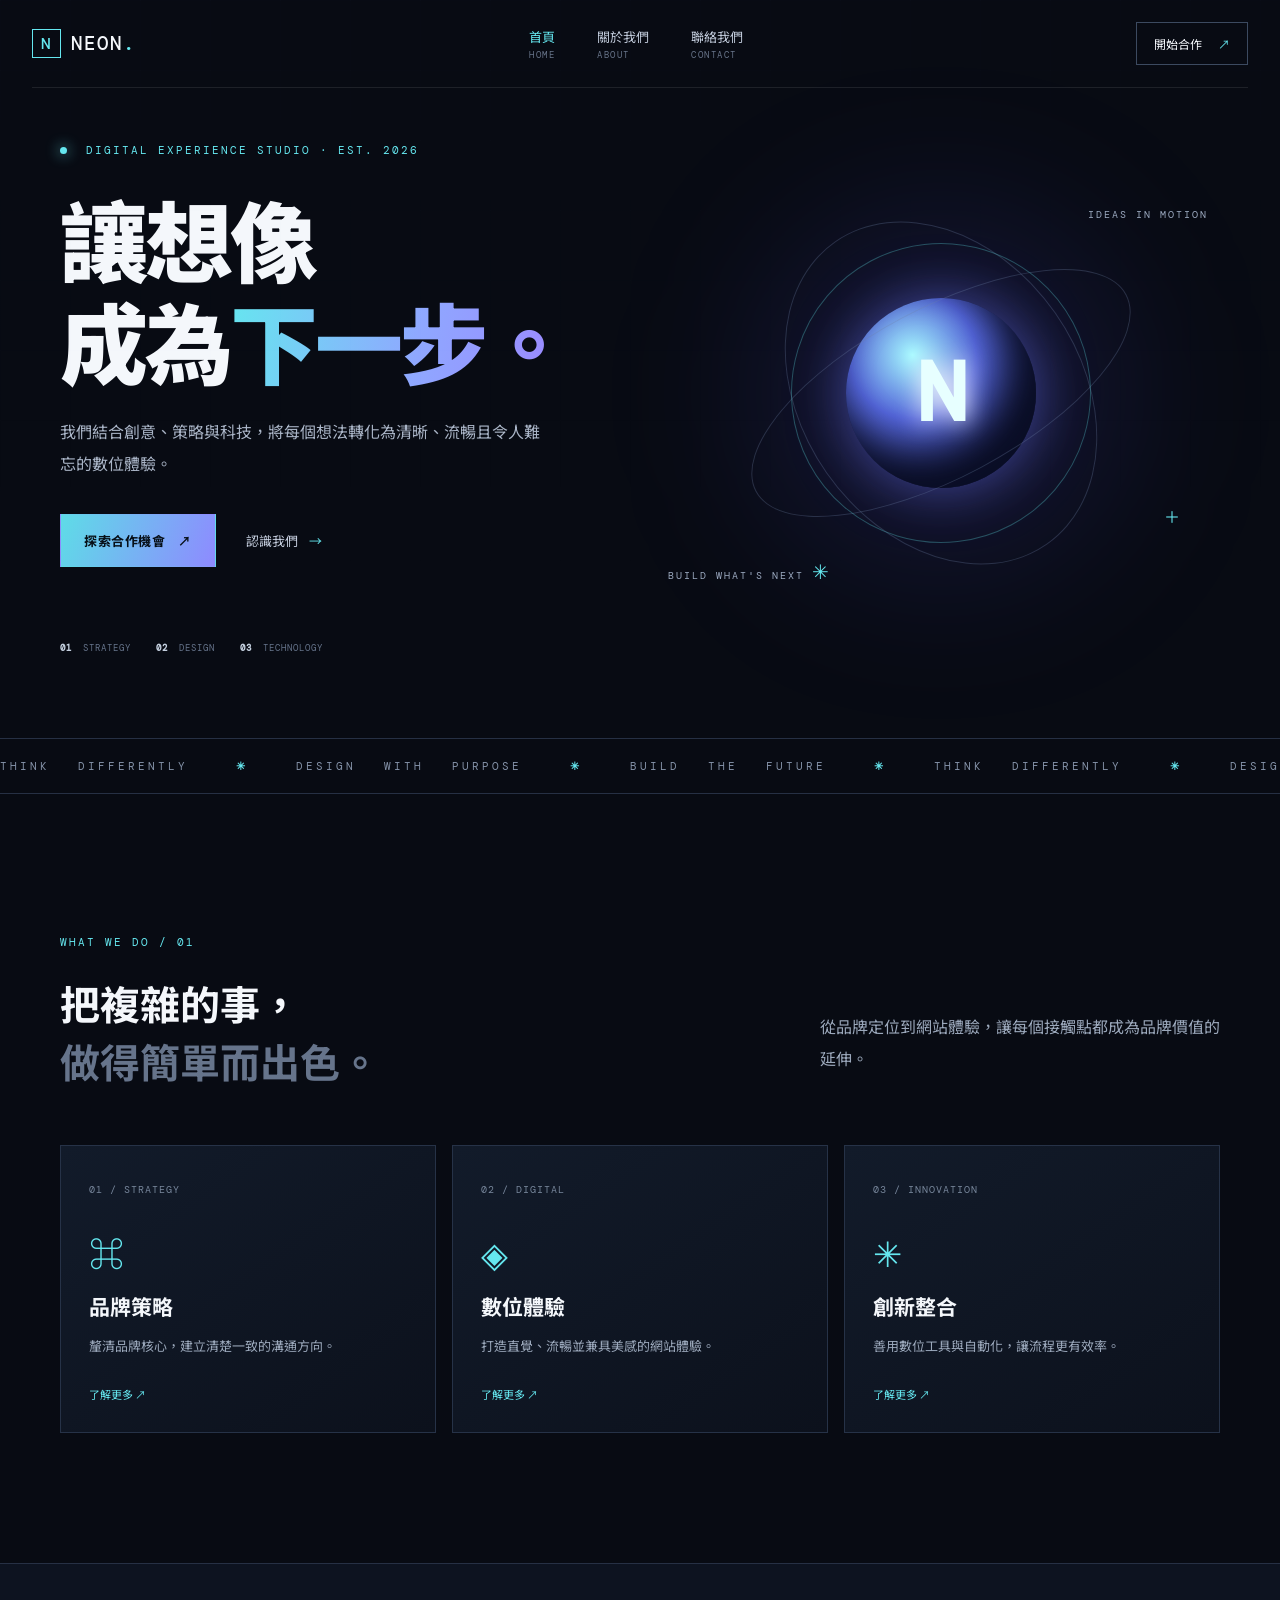
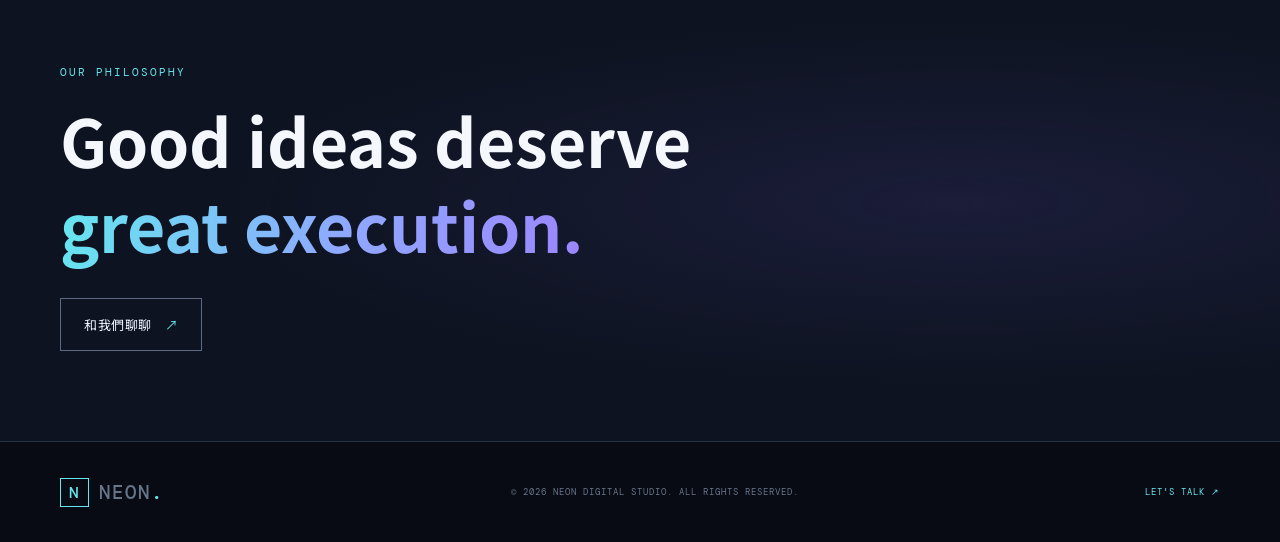
==== index.html @ eb6d6068 "Add files via upload" ====
<!DOCTYPE html>
<html lang="zh-Hant">
<head>
  <meta charset="UTF-8"><meta name="viewport" content="width=device-width, initial-scale=1">
  <meta name="description" content="以科技視野，打造更好的數位體驗。">
  <title>NEON / 數位創新工作室</title>
  <link rel="preconnect" href="https://fonts.googleapis.com">
  <link href="https://fonts.googleapis.com/css2?family=DM+Mono:wght@400;500&family=Noto+Sans+TC:wght@400;500;700;900&display=swap" rel="stylesheet">
  <link rel="stylesheet" href="style.css">
</head>
<body>
<header class="site-header"><a class="brand" href="index.html"><span class="brand-mark">N</span> NEON<span class="brand-dot">.</span></a>
  <button class="menu-toggle" aria-label="開啟選單">☰</button>
  <nav><a class="active" href="index.html">首頁 <small>HOME</small></a><a href="about.html">關於我們 <small>ABOUT</small></a><a href="contact.html">聯絡我們 <small>CONTACT</small></a></nav>
  <a class="header-cta" href="contact.html">開始合作 <span>↗</span></a>
</header>
<main>
<section class="hero wrap">
  <div class="hero-copy"><p class="eyebrow"><i></i> DIGITAL EXPERIENCE STUDIO · EST. 2026</p>
    <h1>讓想像<br>成為<span class="gradient-text">下一步。</span></h1>
    <p class="hero-desc">我們結合創意、策略與科技，將每個想法轉化為清晰、流暢且令人難忘的數位體驗。</p>
    <div class="hero-actions"><a class="button button-primary" href="contact.html">探索合作機會 <span>↗</span></a><a class="text-link" href="about.html">認識我們 <span>→</span></a></div>
    <div class="hero-meta"><span><b>01</b> STRATEGY</span><span><b>02</b> DESIGN</span><span><b>03</b> TECHNOLOGY</span></div>
  </div>
  <div class="hero-art" aria-label="抽象科技光環視覺"><div class="orbit orbit-one"></div><div class="orbit orbit-two"></div><div class="orbit orbit-three"></div><div class="core"><span>N</span></div><div class="art-label label-top">IDEAS IN MOTION</div><div class="art-label label-bottom">BUILD WHAT'S NEXT<span>✳</span></div><div class="crosshair">＋</div></div>
</section>
<section class="ticker"><div>THINK DIFFERENTLY <b>✳</b> DESIGN WITH PURPOSE <b>✳</b> BUILD THE FUTURE <b>✳</b> THINK DIFFERENTLY <b>✳</b> DESIGN WITH PURPOSE <b>✳</b></div></section>
<section class="section wrap"><div class="section-heading"><p class="eyebrow">WHAT WE DO / 01</p><h2>把複雜的事，<br><span class="muted">做得簡單而出色。</span></h2><p>從品牌定位到網站體驗，讓每個接觸點都成為品牌價值的延伸。</p></div>
  <div class="service-grid"><article class="service-card"><span class="card-no">01 / STRATEGY</span><div class="service-icon">⌘</div><h3>品牌策略</h3><p>釐清品牌核心，建立清楚一致的溝通方向。</p><a href="about.html">了解更多 ↗</a></article><article class="service-card"><span class="card-no">02 / DIGITAL</span><div class="service-icon">◈</div><h3>數位體驗</h3><p>打造直覺、流暢並兼具美感的網站體驗。</p><a href="about.html">了解更多 ↗</a></article><article class="service-card"><span class="card-no">03 / INNOVATION</span><div class="service-icon">✳</div><h3>創新整合</h3><p>善用數位工具與自動化，讓流程更有效率。</p><a href="about.html">了解更多 ↗</a></article></div>
</section>
<section class="statement"><div class="wrap statement-inner"><p class="eyebrow">OUR PHILOSOPHY</p><h2>Good ideas deserve<br><span class="gradient-text">great execution.</span></h2><a class="button button-outline" href="contact.html">和我們聊聊 <span>↗</span></a></div></section>
</main>
<footer class="footer wrap"><a class="brand" href="index.html"><span class="brand-mark">N</span> NEON<span class="brand-dot">.</span></a><span>© 2026 NEON DIGITAL STUDIO. ALL RIGHTS RESERVED.</span><a href="contact.html">LET'S TALK ↗</a></footer>
<script src="script.js"></script></body></html>
---- style.css ----
:root{--bg:#080b13;--panel:#101725;--line:#263044;--text:#f4f7fb;--muted:#9ba8bb;--cyan:#65e7ef;--violet:#9c85ff;--font:'Noto Sans TC',sans-serif}*{box-sizing:border-box}html{scroll-behavior:smooth}body{margin:0;background:var(--bg);color:var(--text);font-family:var(--font);overflow-x:hidden}body:before{content:"";position:fixed;inset:0;pointer-events:none;opacity:.16;background-image:linear-gradient(rgba(120,150,190,.08) 1px,transparent 1px),linear-gradient(90deg,rgba(120,150,190,.08) 1px,transparent 1px);background-size:70px 70px;mask-image:linear-gradient(to bottom,black,transparent 80%)}a{color:inherit;text-decoration:none}.wrap{width:min(1160px,calc(100% - 48px));margin:auto}.site-header{height:88px;display:flex;align-items:center;justify-content:space-between;width:min(1320px,calc(100% - 64px));margin:auto;border-bottom:1px solid rgba(255,255,255,.09);position:relative;z-index:5}.brand{font:500 19px 'DM Mono',monospace;letter-spacing:2px;display:flex;align-items:center;gap:10px}.brand-mark{width:29px;height:29px;border:1px solid var(--cyan);color:var(--cyan);display:grid;place-items:center;font-size:16px}.brand-dot{color:var(--cyan);margin-left:-10px}.site-header nav{display:flex;gap:42px}.site-header nav a{font-size:13px;color:#c0cada;transition:.2s}.site-header nav a:hover,.site-header nav a.active{color:var(--cyan)}.site-header nav small{display:block;font:9px 'DM Mono';letter-spacing:1.5px;color:#68758a;margin-top:3px}.header-cta{font-size:12px;border:1px solid #3c4a60;padding:12px 17px}.header-cta span,.button span{color:var(--cyan);margin-left:13px}.menu-toggle{display:none;background:none;color:white;border:0;font-size:23px}.hero{min-height:650px;display:grid;grid-template-columns:1fr 1fr;align-items:center;gap:45px;padding-top:30px;padding-bottom:70px}.eyebrow{font:11px 'DM Mono',monospace;letter-spacing:2px;color:var(--cyan)}.eyebrow i{display:inline-block;width:7px;height:7px;border-radius:50%;background:var(--cyan);box-shadow:0 0 14px var(--cyan);margin-right:10px}.hero h1,.page-hero h1{font-size:clamp(52px,7vw,88px);line-height:1.16;letter-spacing:-3px;margin:30px 0 24px;font-weight:900}.gradient-text{background:linear-gradient(100deg,var(--cyan),#8fa8ff 55%,var(--violet));-webkit-background-clip:text;background-clip:text;color:transparent}.hero-desc,.lead{font-size:16px;line-height:2;color:#aab5c7;max-width:490px}.hero-actions{display:flex;align-items:center;gap:30px;margin-top:35px}.button{display:inline-flex;align-items:center;justify-content:center;padding:16px 23px;font-size:13px;letter-spacing:.5px;border:1px solid transparent;cursor:pointer;font-family:var(--font);transition:.25s}.button-primary{background:linear-gradient(110deg,#5edce7,#8e8aff);color:#071018;font-weight:700}.button-primary span{color:#071018}.button-primary:hover{transform:translateY(-3px);box-shadow:0 10px 35px #5edce733}.text-link{font-size:13px;color:#c5cede}.text-link span{color:var(--cyan);margin-left:8px}.hero-meta{display:flex;gap:25px;margin-top:75px;color:#66748b;font:9px 'DM Mono';letter-spacing:1px}.hero-meta b{color:#c4d0df;margin-right:5px}.hero-art{height:480px;position:relative;display:grid;place-items:center;isolation:isolate}.hero-art:before{content:"";position:absolute;width:330px;height:330px;border-radius:50%;background:#6255ff2b;filter:blur(85px);z-index:-1}.orbit{position:absolute;border:1px solid #6d83a54d;border-radius:50%;transform:rotate(-28deg)}.orbit-one{width:420px;height:170px}.orbit-two{width:370px;height:280px;transform:rotate(55deg)}.orbit-three{width:300px;height:300px;border-color:#63e5e94d}.core{width:190px;height:190px;border-radius:50%;display:grid;place-items:center;background:radial-gradient(circle at 35% 30%,#a6faff,#5365d9 35%,#171b43 70%);box-shadow:0 0 55px #6e7aff88,inset -20px -25px 40px #090d24}.core span{font:900 82px 'DM Mono';color:#e7ffff;text-shadow:0 0 25px #fff}.art-label{position:absolute;font:10px 'DM Mono';letter-spacing:2px;color:#9ba9c0}.label-top{top:55px;right:12px}.label-bottom{bottom:48px;left:5px}.label-bottom span{color:var(--cyan);font-size:20px;margin-left:8px}.crosshair{position:absolute;right:40px;bottom:105px;color:var(--cyan)}.ticker{border-top:1px solid var(--line);border-bottom:1px solid var(--line);overflow:hidden;white-space:nowrap;padding:20px 0;color:#8492a8;font:11px 'DM Mono';letter-spacing:3px}.ticker div{word-spacing:18px}.ticker b{color:var(--cyan);margin:0 20px}.section{padding-top:130px;padding-bottom:130px}.section-heading{display:grid;grid-template-columns:1fr 1fr;align-items:end;margin-bottom:55px}.section-heading .eyebrow{grid-column:1/-1}.section-heading h2,.about-copy h2,.contact-info h2,.values h2{font-size:40px;line-height:1.45;margin:14px 0 0}.muted{color:#66748b}.section-heading>p:last-child{color:var(--muted);line-height:2;max-width:400px;justify-self:end}.service-grid{display:grid;grid-template-columns:repeat(3,1fr);gap:16px}.service-card{background:linear-gradient(145deg,#121b2a,#0c111c);border:1px solid #263247;padding:28px;min-height:275px;position:relative;transition:.25s}.service-card:hover{border-color:#65e7ef88;transform:translateY(-5px)}.card-no{font:10px 'DM Mono';letter-spacing:1px;color:#77869b}.service-icon{font-size:35px;color:var(--cyan);margin-top:28px}.service-card h3{font-size:21px;margin:14px 0 8px}.service-card p{color:#9ba8bb;font-size:13px;line-height:1.9}.service-card a{display:inline-block;color:var(--cyan);font-size:11px;margin-top:14px}.statement{background:radial-gradient(ellipse at 75% 50%,#37316b55,transparent 55%),#0d1320;border-top:1px solid #263044;border-bottom:1px solid #263044;padding:90px 0}.statement-inner{position:relative}.statement h2{font-size:clamp(40px,6vw,66px);line-height:1.3;margin:18px 0 30px}.button-outline{border-color:#5c6b81;color:#eef4ff}.button-outline:hover{border-color:var(--cyan)}.footer{min-height:100px;display:flex;align-items:center;justify-content:space-between;color:#68768b;font:9px 'DM Mono';letter-spacing:1px}.footer>a:last-child{color:var(--cyan)}.page-hero{padding-top:100px;padding-bottom:75px}.page-hero h1{font-size:clamp(48px,6vw,76px);margin:25px 0}.page-hero .lead{max-width:650px}.about-visual{display:grid;grid-template-columns:1.1fr .9fr;gap:80px;align-items:center;padding:30px 0 120px}.visual-panel{height:390px;position:relative;overflow:hidden;background:linear-gradient(140deg,#151d36,#0a101b);border:1px solid #2c3a54}.visual-grid{position:absolute;inset:0;background-image:linear-gradient(#6d85a522 1px,transparent 1px),linear-gradient(90deg,#6d85a522 1px,transparent 1px);background-size:35px 35px;transform:perspective(500px) rotateX(28deg) scale(1.4)}.visual-orb{position:absolute;width:220px;height:220px;left:50%;top:48%;transform:translate(-50%,-50%);border-radius:50%;background:radial-gradient(circle at 35% 30%,#b4ffff,#5b69d7 42%,#151a40 72%);box-shadow:0 0 70px #5d6dff88}.visual-caption{position:absolute;bottom:20px;left:22px;font:10px 'DM Mono';letter-spacing:2px;color:#b6c5d8}.about-copy p:not(.eyebrow){font-size:14px;line-height:2.1;color:#a6b2c4}.values{padding-bottom:120px}.values h2{margin-bottom:35px}.value-list{border-top:1px solid var(--line)}.value-list>div{display:grid;grid-template-columns:100px 1fr 1.2fr;align-items:center;padding:25px 0;border-bottom:1px solid var(--line)}.value-list b{font:13px 'DM Mono';color:var(--cyan)}.value-list h3{font-size:18px}.value-list p{font-size:13px;color:var(--muted)}.contact-hero{padding-bottom:50px}.contact-layout{display:grid;grid-template-columns:.8fr 1.2fr;gap:90px;padding-bottom:120px}.contact-info{position:relative;overflow:hidden}.contact-info h2{font-size:32px;margin:20px 0}.contact-info>p:not(.eyebrow){font-size:13px;color:var(--muted);line-height:2}.info-line{border-top:1px solid var(--line);padding:18px 0;display:flex;flex-direction:column;gap:7px;margin-top:12px}.info-line span{font:9px 'DM Mono';letter-spacing:2px;color:#77869b}.info-line b{font-size:13px;font-weight:500}.contact-decoration{font:900 180px 'DM Mono';color:#17243a;position:absolute;bottom:-80px;right:0;z-index:-1}.contact-decoration span{font-size:35px;color:#5ee5ed}.contact-form{background:linear-gradient(145deg,#121b2a,#0c111c);border:1px solid #29364b;padding:36px}.form-top{display:flex;justify-content:space-between;color:var(--cyan);font:10px 'DM Mono';letter-spacing:1.5px;padding-bottom:25px;border-bottom:1px solid var(--line);margin-bottom:25px}.form-top span:last-child{color:#718098}.contact-form label{display:block;font-size:13px;margin:20px 0;color:#e7edf7}.contact-form label em{font:9px 'DM Mono';font-style:normal;letter-spacing:1px;color:#74839a;margin-left:8px}.contact-form input:not([type=checkbox]),.contact-form select,.contact-form textarea{display:block;width:100%;margin-top:10px;background:#0a111d;border:1px solid #2a374c;padding:14px;color:#f4f7fb;font:13px var(--font);outline:none;border-radius:0}.contact-form input:focus,.contact-form select:focus,.contact-form textarea:focus{border-color:var(--cyan)}.contact-form input::placeholder,.contact-form textarea::placeholder{color:#56647a}.contact-form select{color:#aab5c7}.contact-form textarea{resize:vertical}.contact-form .consent{display:flex;align-items:center;gap:10px;color:#9ba8bb;font-size:11px}.consent input{accent-color:var(--cyan)}.submit-button{width:100%;border:0}.form-status{font-size:12px;line-height:1.8;color:var(--cyan);min-height:20px}.form-note{font-size:10px;color:#69778d;line-height:1.8}@media(max-width:800px){.site-header{width:calc(100% - 36px);height:72px}.menu-toggle{display:block}.site-header nav{display:none;position:absolute;top:72px;left:0;right:0;background:#101725;padding:20px;flex-direction:column;gap:20px;border:1px solid var(--line)}.site-header nav.open{display:flex}.header-cta{display:none}.hero{grid-template-columns:1fr;padding-top:75px;gap:10px}.hero-art{height:360px;grid-row:1}.hero-copy{grid-row:2}.hero h1{font-size:58px}.hero-meta{margin-top:45px;gap:14px}.section-heading{display:block}.section-heading>p:last-child{margin-top:20px}.service-grid{grid-template-columns:1fr}.about-visual,.contact-layout{grid-template-columns:1fr;gap:45px}.about-visual{padding-bottom:80px}.visual-panel{height:300px}.contact-layout{padding-bottom:80px}.value-list>div{grid-template-columns:45px 1fr}.value-list p{grid-column:2;margin-top:0}.footer{padding:25px 0;gap:15px;flex-wrap:wrap}.footer>span{order:3;width:100%}.page-hero{padding-top:70px}.contact-form{padding:24px}.section{padding-top:85px;padding-bottom:85px}}
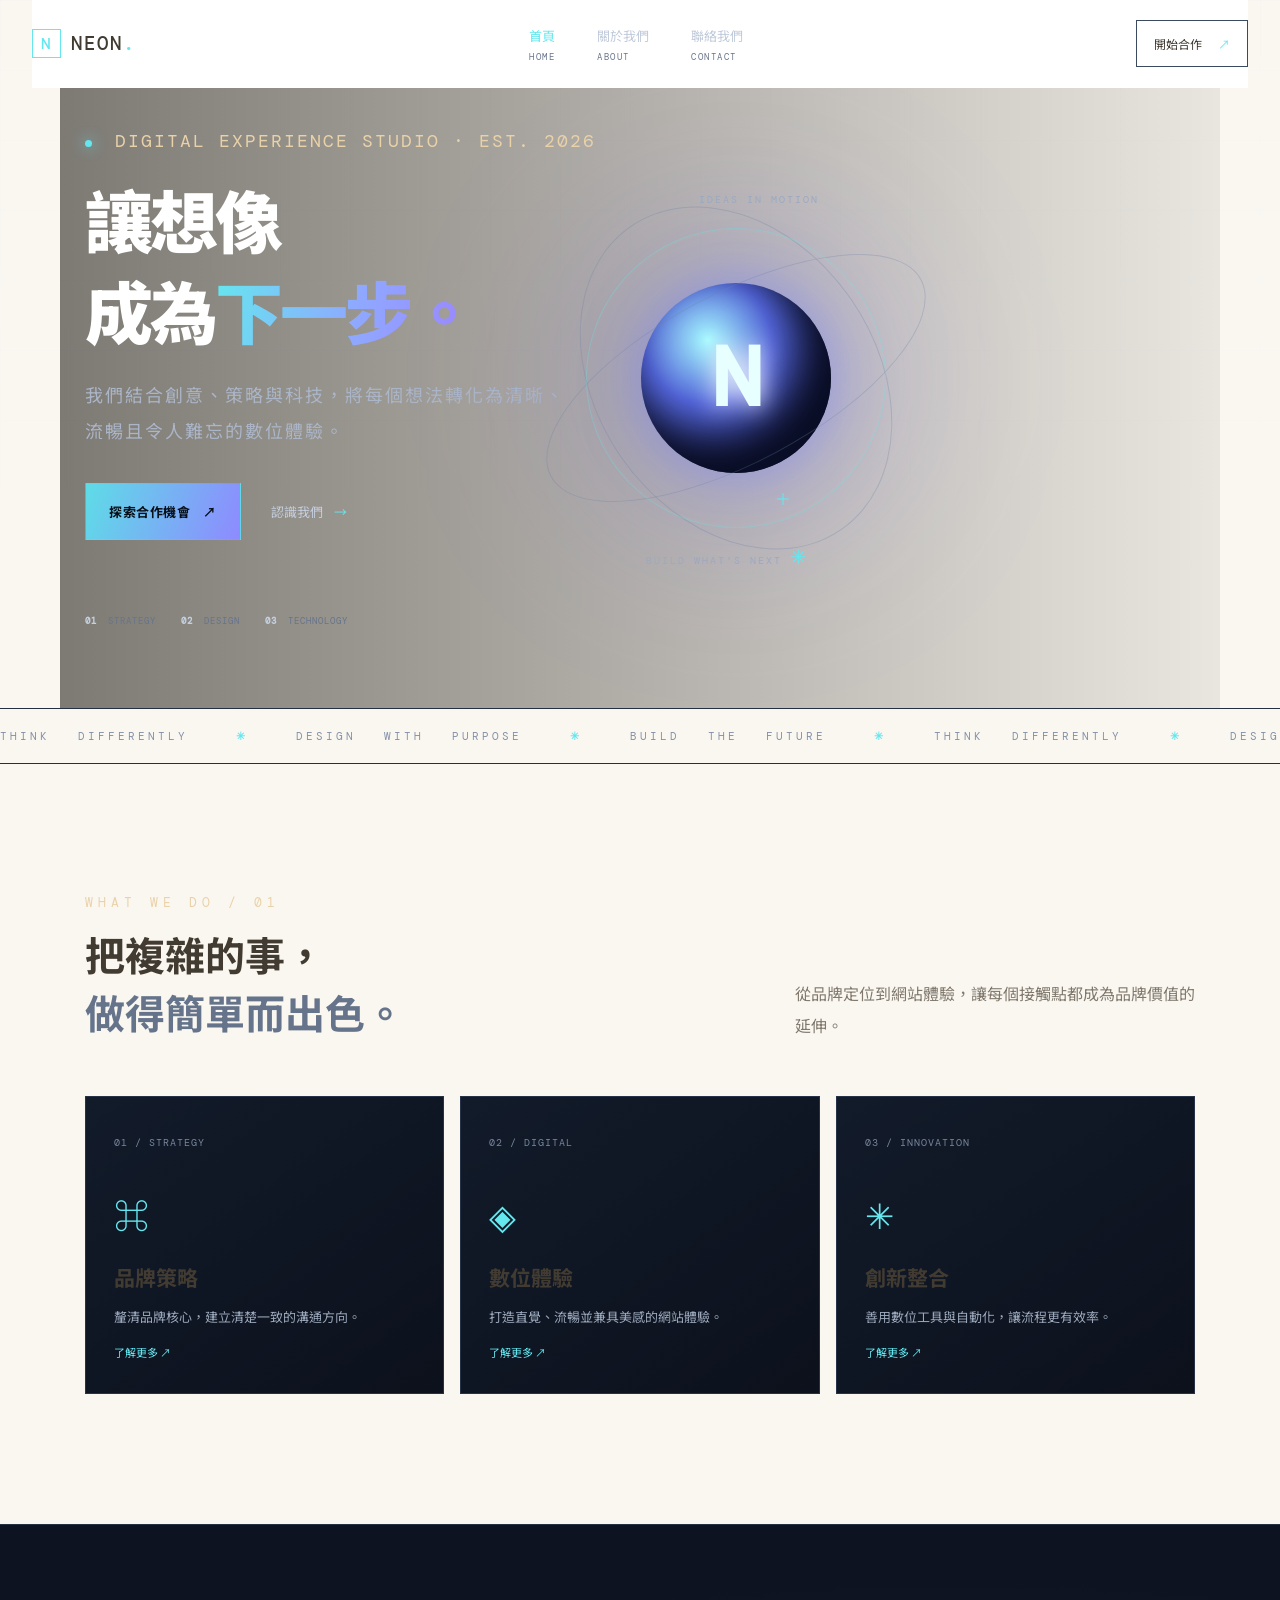
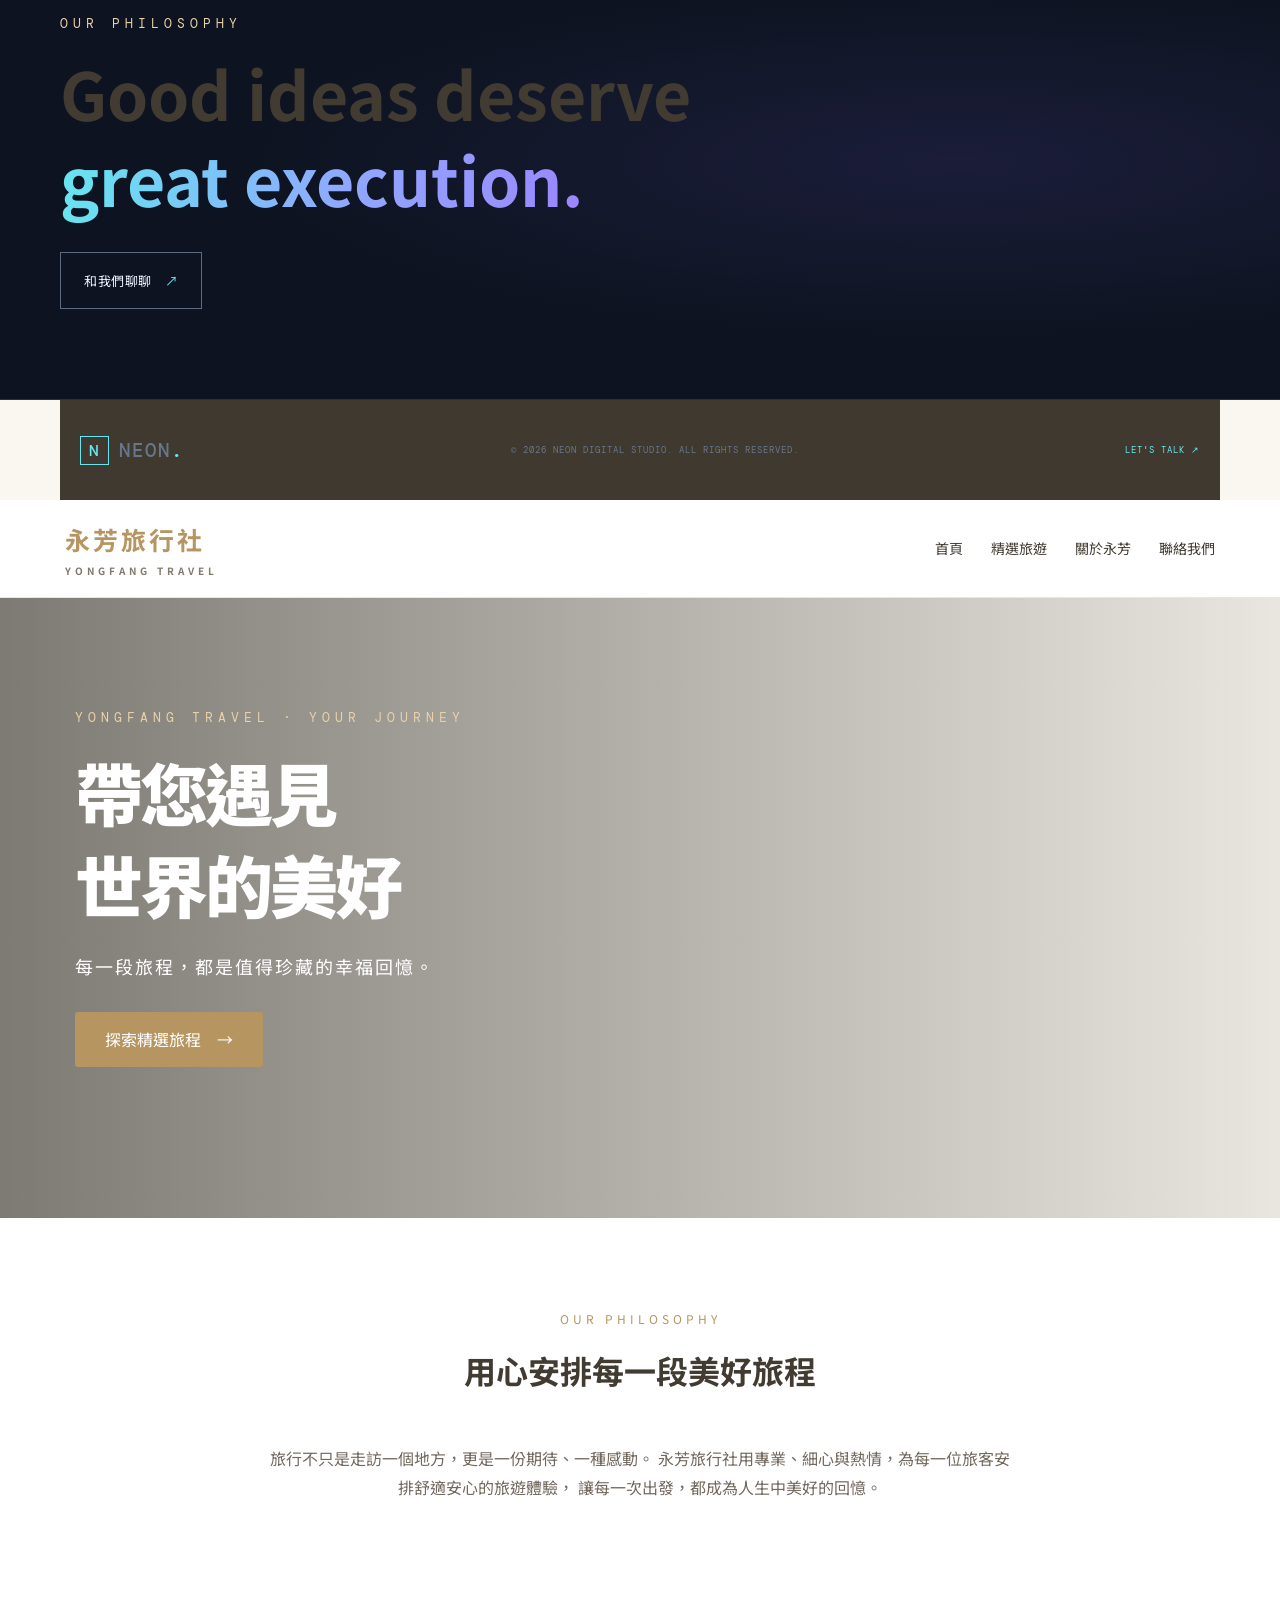
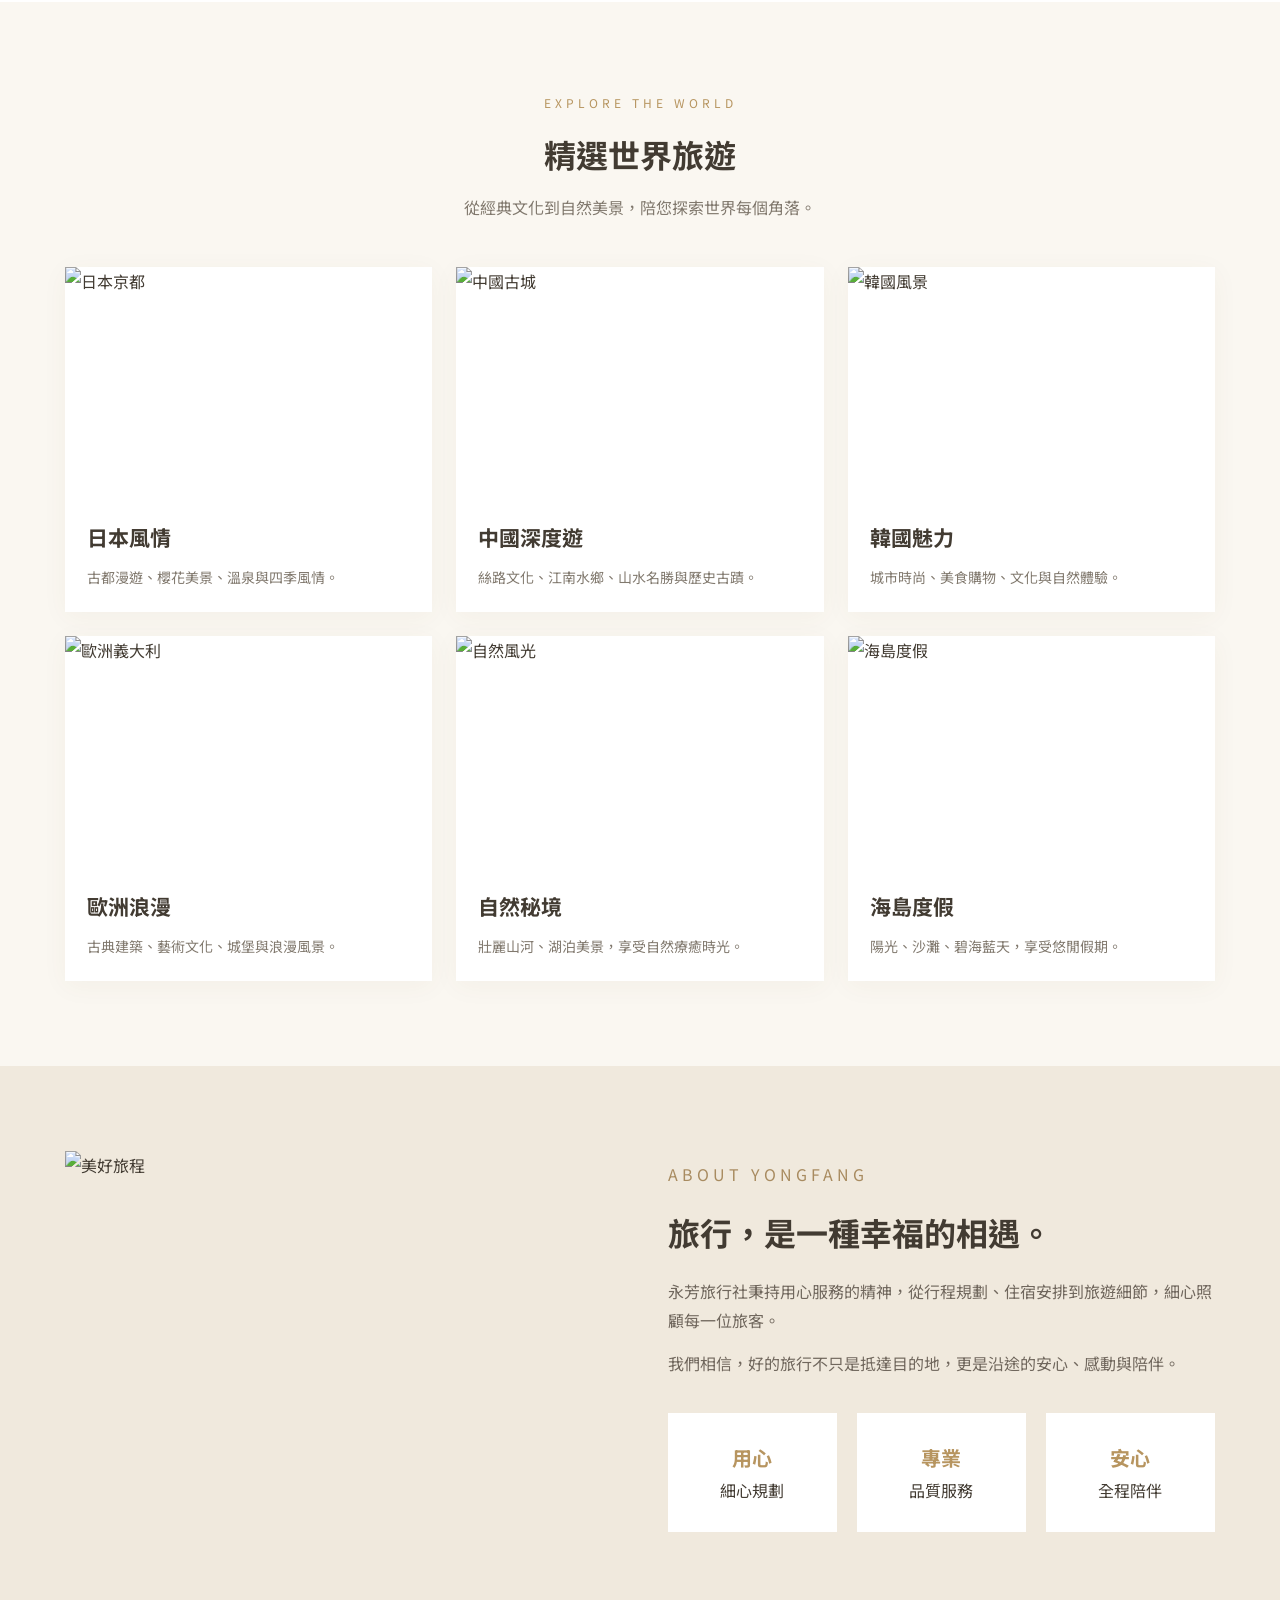
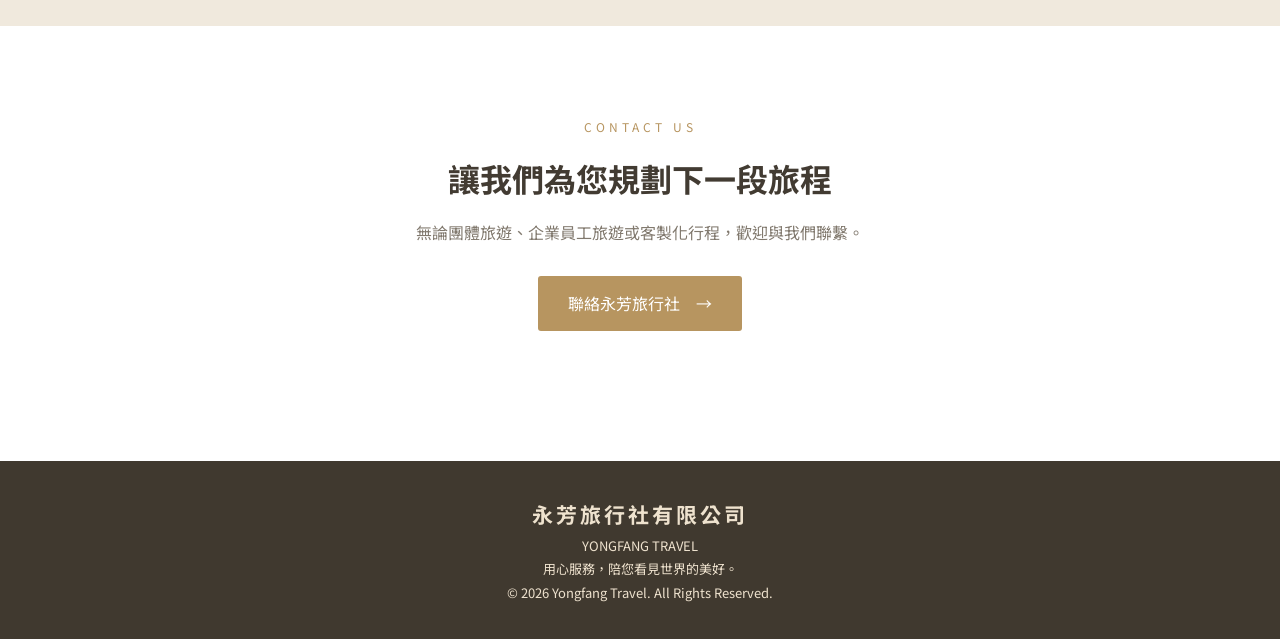
==== commit 54ddb06a: "Update index.html" ====
--- a/index.html
+++ b/index.html
@@ -31,4 +31,422 @@
 <section class="statement"><div class="wrap statement-inner"><p class="eyebrow">OUR PHILOSOPHY</p><h2>Good ideas deserve<br><span class="gradient-text">great execution.</span></h2><a class="button button-outline" href="contact.html">和我們聊聊 <span>↗</span></a></div></section>
 </main>
 <footer class="footer wrap"><a class="brand" href="index.html"><span class="brand-mark">N</span> NEON<span class="brand-dot">.</span></a><span>© 2026 NEON DIGITAL STUDIO. ALL RIGHTS RESERVED.</span><a href="contact.html">LET'S TALK ↗</a></footer>
-<script src="script.js"></script></body></html>+<script src="script.js"></script></body></html>
+
+<!DOCTYPE html>
+
+<html lang="zh-Hant">
+
+<head>
+
+<meta charset="UTF-8">
+
+<meta name="viewport" content="width=device-width, initial-scale=1.0">
+
+<title>永芳旅行社｜帶您遇見世界的美好</title>
+
+<meta name="description" content="永芳旅行社，為您規劃溫馨、安心、高品質的世界旅遊。">
+
+<style>
+
+:root {
+
+  --gold:#b79560;
+
+  --dark:#423b32;
+
+  --cream:#faf7f1;
+
+  --white:#ffffff;
+
+  --muted:#81796e;
+
+}
+
+* {box-sizing:border-box;margin:0;padding:0}
+
+html {scroll-behavior:smooth}
+
+body {
+
+  font-family:"Noto Sans TC","Microsoft JhengHei",sans-serif;
+
+  background:var(--cream);
+
+  color:var(--dark);
+
+  line-height:1.8;
+
+}
+
+a {text-decoration:none;color:inherit}
+
+header {
+
+  background:rgba(255,255,255,.96);
+
+  position:sticky;top:0;z-index:10;
+
+  border-bottom:1px solid #eee5d8;
+
+}
+
+.nav {
+
+  max-width:1200px;margin:auto;padding:17px 25px;
+
+  display:flex;justify-content:space-between;
+
+  align-items:center;gap:20px;
+
+}
+
+.logo {font-size:25px;font-weight:700;letter-spacing:3px;color:var(--gold)}
+
+.logo small {display:block;font-size:10px;letter-spacing:4px;color:var(--muted)}
+
+.links {display:flex;gap:28px;font-size:14px}
+
+.links a:hover {color:var(--gold)}
+
+.hero {
+
+  min-height:620px;
+
+  background:linear-gradient(90deg,rgba(35,31,25,.58),rgba(35,31,25,.08)),
+
+  url("https://images.unsplash.com/photo-1470770841072-f978cf4d019e?w=1800") center/cover;
+
+  display:flex;align-items:center;color:white;
+
+}
+
+.hero-inner {max-width:1200px;width:100%;margin:auto;padding:70px 35px}
+
+.eyebrow {letter-spacing:5px;color:#ead2a8;font-size:13px}
+
+.hero h1 {font-size:clamp(38px,6vw,68px);line-height:1.35;margin:20px 0}
+
+.hero p {font-size:18px;letter-spacing:2px}
+
+.btn {
+
+  display:inline-block;padding:13px 30px;
+
+  background:var(--gold);color:white;
+
+  border-radius:3px;margin-top:30px;
+
+  transition:.3s;
+
+}
+
+.btn:hover {background:#8f7045;transform:translateY(-2px)}
+
+section {padding:85px 25px}
+
+.container {max-width:1150px;margin:auto}
+
+.heading {text-align:center;margin-bottom:45px}
+
+.heading span {color:var(--gold);letter-spacing:4px;font-size:12px}
+
+.heading h2 {font-size:32px;margin:10px 0}
+
+.heading p {color:var(--muted)}
+
+.intro {text-align:center;background:#fff}
+
+.intro p {max-width:750px;margin:15px auto;color:#72695f}
+
+.destinations {
+
+  display:grid;grid-template-columns:repeat(3,1fr);gap:24px;
+
+}
+
+.destination {
+
+  background:white;overflow:hidden;
+
+  box-shadow:0 5px 25px #6b57300c;
+
+}
+
+.destination img {width:100%;height:230px;object-fit:cover;display:block}
+
+.destination div {padding:22px}
+
+.destination h3 {font-size:21px;margin-bottom:8px}
+
+.destination p {color:var(--muted);font-size:14px}
+
+.about {background:#f0e9dd}
+
+.about-inner {
+
+  display:grid;grid-template-columns:1fr 1fr;
+
+  align-items:center;gap:55px;
+
+}
+
+.about img {width:100%;height:390px;object-fit:cover}
+
+.about h2 {font-size:32px;margin:15px 0}
+
+.about p {color:#70675d;margin-bottom:15px}
+
+.features {
+
+  display:grid;grid-template-columns:repeat(3,1fr);
+
+  gap:20px;margin-top:35px;text-align:center;
+
+}
+
+.feature {background:white;padding:27px 12px}
+
+.feature strong {display:block;color:var(--gold);font-size:20px}
+
+.contact {text-align:center;background:#fff}
+
+.contact p {color:var(--muted)}
+
+footer {
+
+  text-align:center;background:#40392f;color:#eee2ce;
+
+  padding:35px 20px;font-size:13px;
+
+}
+
+footer strong {font-size:21px;letter-spacing:3px}
+
+@media(max-width:750px) {
+
+  .links {gap:12px;font-size:12px;flex-wrap:wrap;justify-content:flex-end}
+
+  .logo {font-size:19px}
+
+  .destinations {grid-template-columns:1fr}
+
+  .about-inner {grid-template-columns:1fr}
+
+  .features {grid-template-columns:1fr}
+
+  .hero {min-height:520px}
+
+  section {padding:60px 20px}
+
+}
+
+</style>
+
+</head>
+
+<body>
+
+<header>
+
+<nav class="nav">
+
+<a class="logo" href="#">永芳旅行社
+
+<small>YONGFANG TRAVEL</small></a>
+
+<div class="links">
+
+<a href="#home">首頁</a>
+
+<a href="#destination">精選旅遊</a>
+
+<a href="#about">關於永芳</a>
+
+<a href="#contact">聯絡我們</a>
+
+</div>
+
+</nav>
+
+</header>
+
+<main>
+
+<section class="hero" id="home">
+
+<div class="hero-inner">
+
+<div class="eyebrow">YONGFANG TRAVEL · YOUR JOURNEY</div>
+
+<h1>帶您遇見<br>世界的美好</h1>
+
+<p>每一段旅程，都是值得珍藏的幸福回憶。</p>
+
+<a class="btn" href="#destination">探索精選旅程　→</a>
+
+</div>
+
+</section>
+
+<section class="intro">
+
+<div class="container">
+
+<div class="heading">
+
+<span>OUR PHILOSOPHY</span>
+
+<h2>用心安排每一段美好旅程</h2>
+
+</div>
+
+<p>旅行不只是走訪一個地方，更是一份期待、一種感動。
+
+永芳旅行社用專業、細心與熱情，為每一位旅客安排舒適安心的旅遊體驗，
+
+讓每一次出發，都成為人生中美好的回憶。</p>
+
+</div>
+
+</section>
+
+<section id="destination">
+
+<div class="container">
+
+<div class="heading">
+
+<span>EXPLORE THE WORLD</span>
+
+<h2>精選世界旅遊</h2>
+
+<p>從經典文化到自然美景，陪您探索世界每個角落。</p>
+
+</div>
+
+<div class="destinations">
+
+<article class="destination">
+
+<img src="https://images.unsplash.com/photo-1493976040374-85c8e12f0c0e?w=800" alt="日本京都">
+
+<div><h3>日本風情</h3><p>古都漫遊、櫻花美景、溫泉與四季風情。</p></div>
+
+</article>
+
+<article class="destination">
+
+<img src="https://images.unsplash.com/photo-1508804185872-d7badad00f7d?w=800" alt="中國古城">
+
+<div><h3>中國深度遊</h3><p>絲路文化、江南水鄉、山水名勝與歷史古蹟。</p></div>
+
+</article>
+
+<article class="destination">
+
+<img src="https://images.unsplash.com/photo-1538485399081-7191377e8241?w=800" alt="韓國風景">
+
+<div><h3>韓國魅力</h3><p>城市時尚、美食購物、文化與自然體驗。</p></div>
+
+</article>
+
+<article class="destination">
+
+<img src="https://images.unsplash.com/photo-1516483638261-f4dbaf036963?w=800" alt="歐洲義大利">
+
+<div><h3>歐洲浪漫</h3><p>古典建築、藝術文化、城堡與浪漫風景。</p></div>
+
+</article>
+
+<article class="destination">
+
+<img src="https://images.unsplash.com/photo-1500530855697-b586d89ba3ee?w=800" alt="自然風光">
+
+<div><h3>自然秘境</h3><p>壯麗山河、湖泊美景，享受自然療癒時光。</p></div>
+
+</article>
+
+<article class="destination">
+
+<img src="https://images.unsplash.com/photo-1507525428034-b723cf961d3e?w=800" alt="海島度假">
+
+<div><h3>海島度假</h3><p>陽光、沙灘、碧海藍天，享受悠閒假期。</p></div>
+
+</article>
+
+</div>
+
+</div>
+
+</section>
+
+<section class="about" id="about">
+
+<div class="container about-inner">
+
+<img src="https://images.unsplash.com/photo-1476514525535-07fb3b4ae5f1?w=1000" alt="美好旅程">
+
+<div>
+
+<span style="color:#a88b60;letter-spacing:4px">ABOUT YONGFANG</span>
+
+<h2>旅行，是一種幸福的相遇。</h2>
+
+<p>永芳旅行社秉持用心服務的精神，從行程規劃、住宿安排到旅遊細節，細心照顧每一位旅客。</p>
+
+<p>我們相信，好的旅行不只是抵達目的地，更是沿途的安心、感動與陪伴。</p>
+
+<div class="features">
+
+<div class="feature"><strong>用心</strong>細心規劃</div>
+
+<div class="feature"><strong>專業</strong>品質服務</div>
+
+<div class="feature"><strong>安心</strong>全程陪伴</div>
+
+</div>
+
+</div>
+
+</div>
+
+</section>
+
+<section class="contact" id="contact">
+
+<div class="container">
+
+<div class="heading">
+
+<span>CONTACT US</span>
+
+<h2>讓我們為您規劃下一段旅程</h2>
+
+<p>無論團體旅遊、企業員工旅遊或客製化行程，歡迎與我們聯繫。</p>
+
+<a class="btn" href="mailto:service@yongfangtravel.com">聯絡永芳旅行社　→</a>
+
+</div>
+
+</div>
+
+</section>
+
+</main>
+
+<footer>
+
+<strong>永芳旅行社有限公司</strong>
+
+<p>YONGFANG TRAVEL</p>
+
+<p>用心服務，陪您看見世界的美好。</p>
+
+<p>© 2026 Yongfang Travel. All Rights Reserved.</p>
+
+</footer>
+
+</body>
+
+</html>
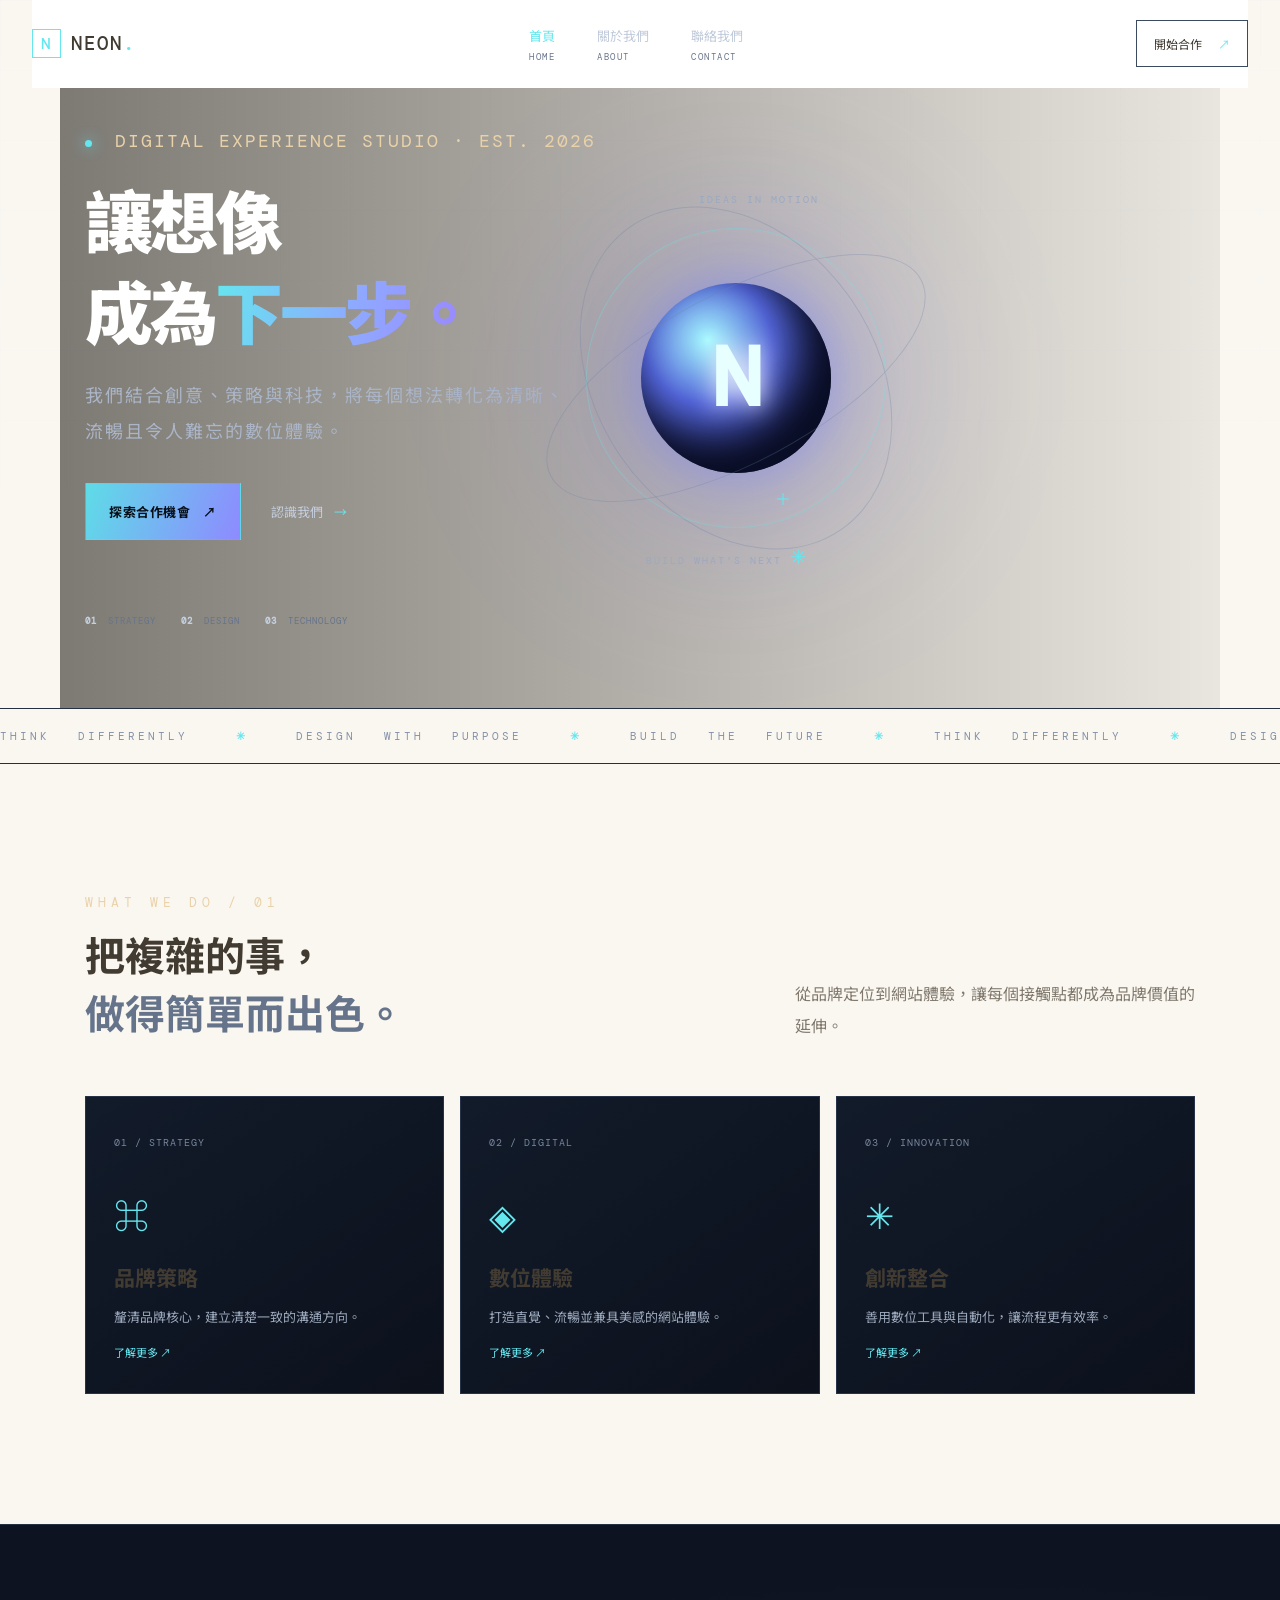
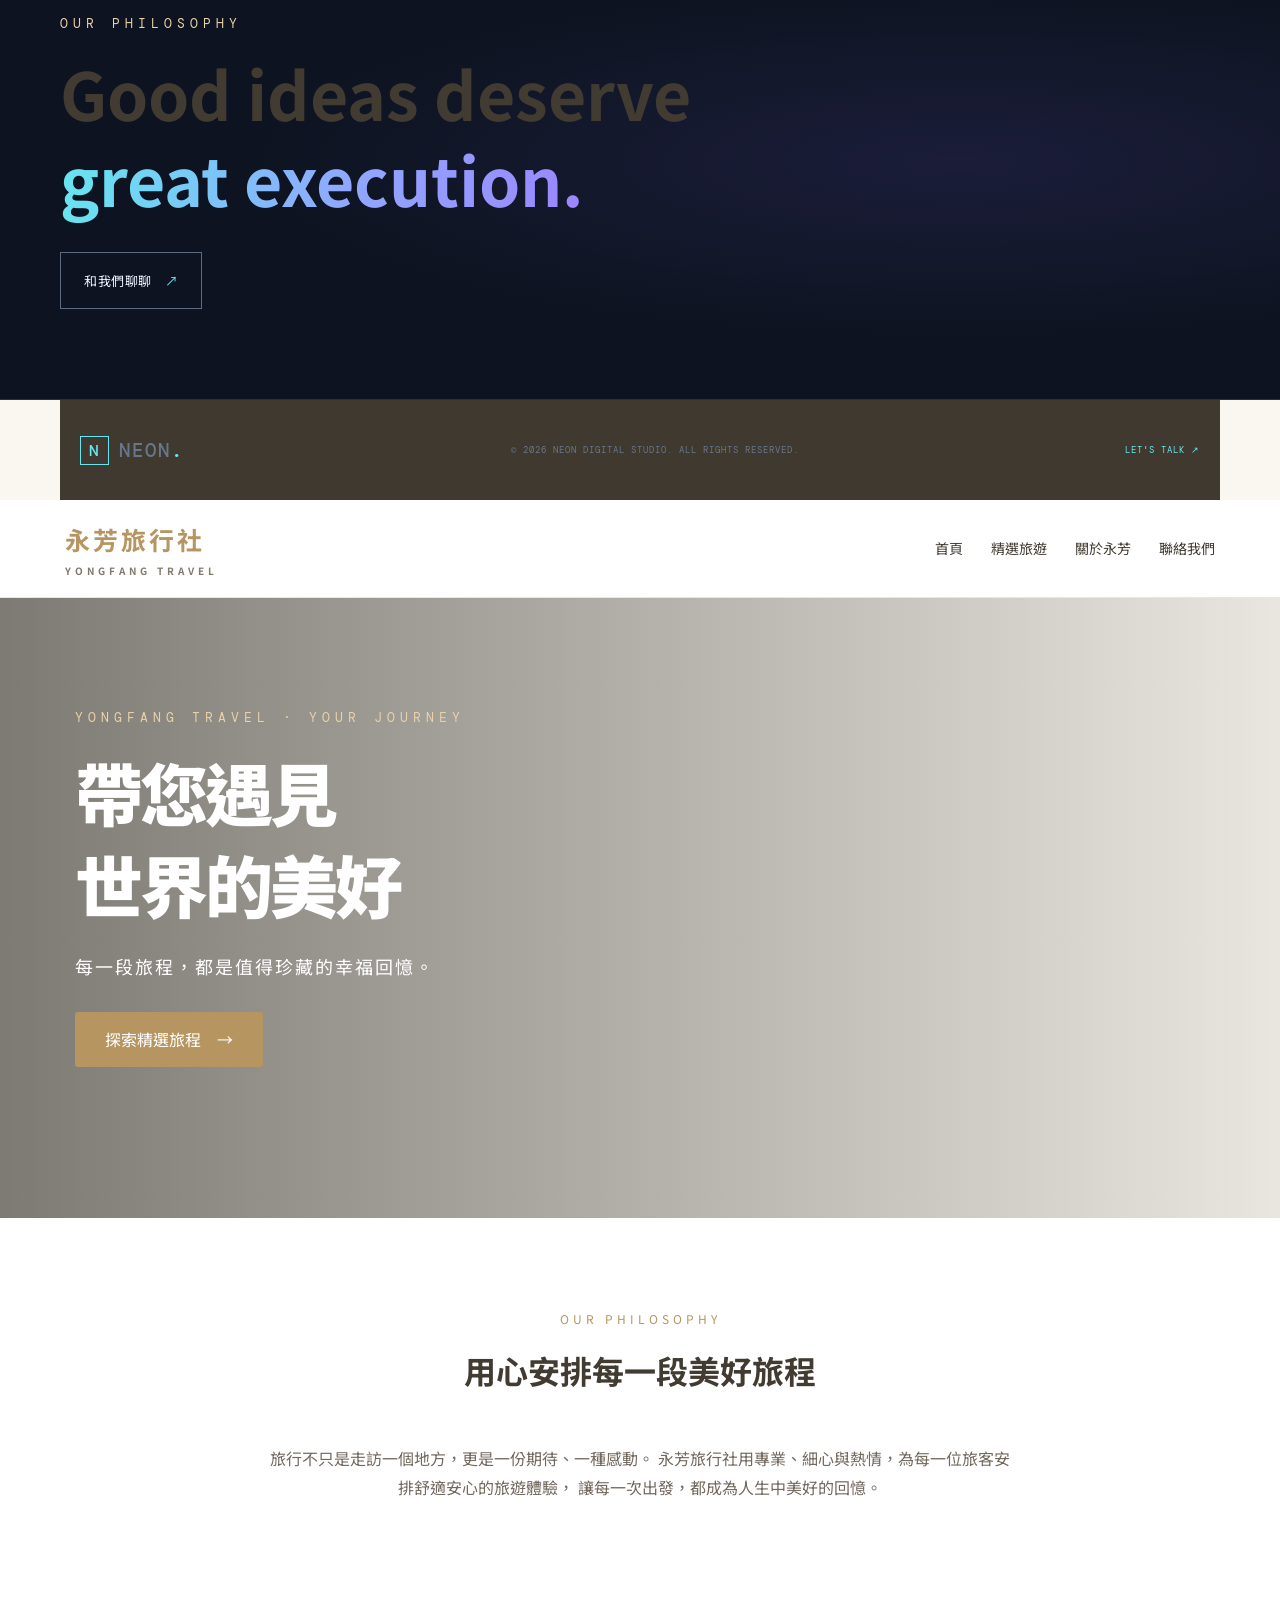
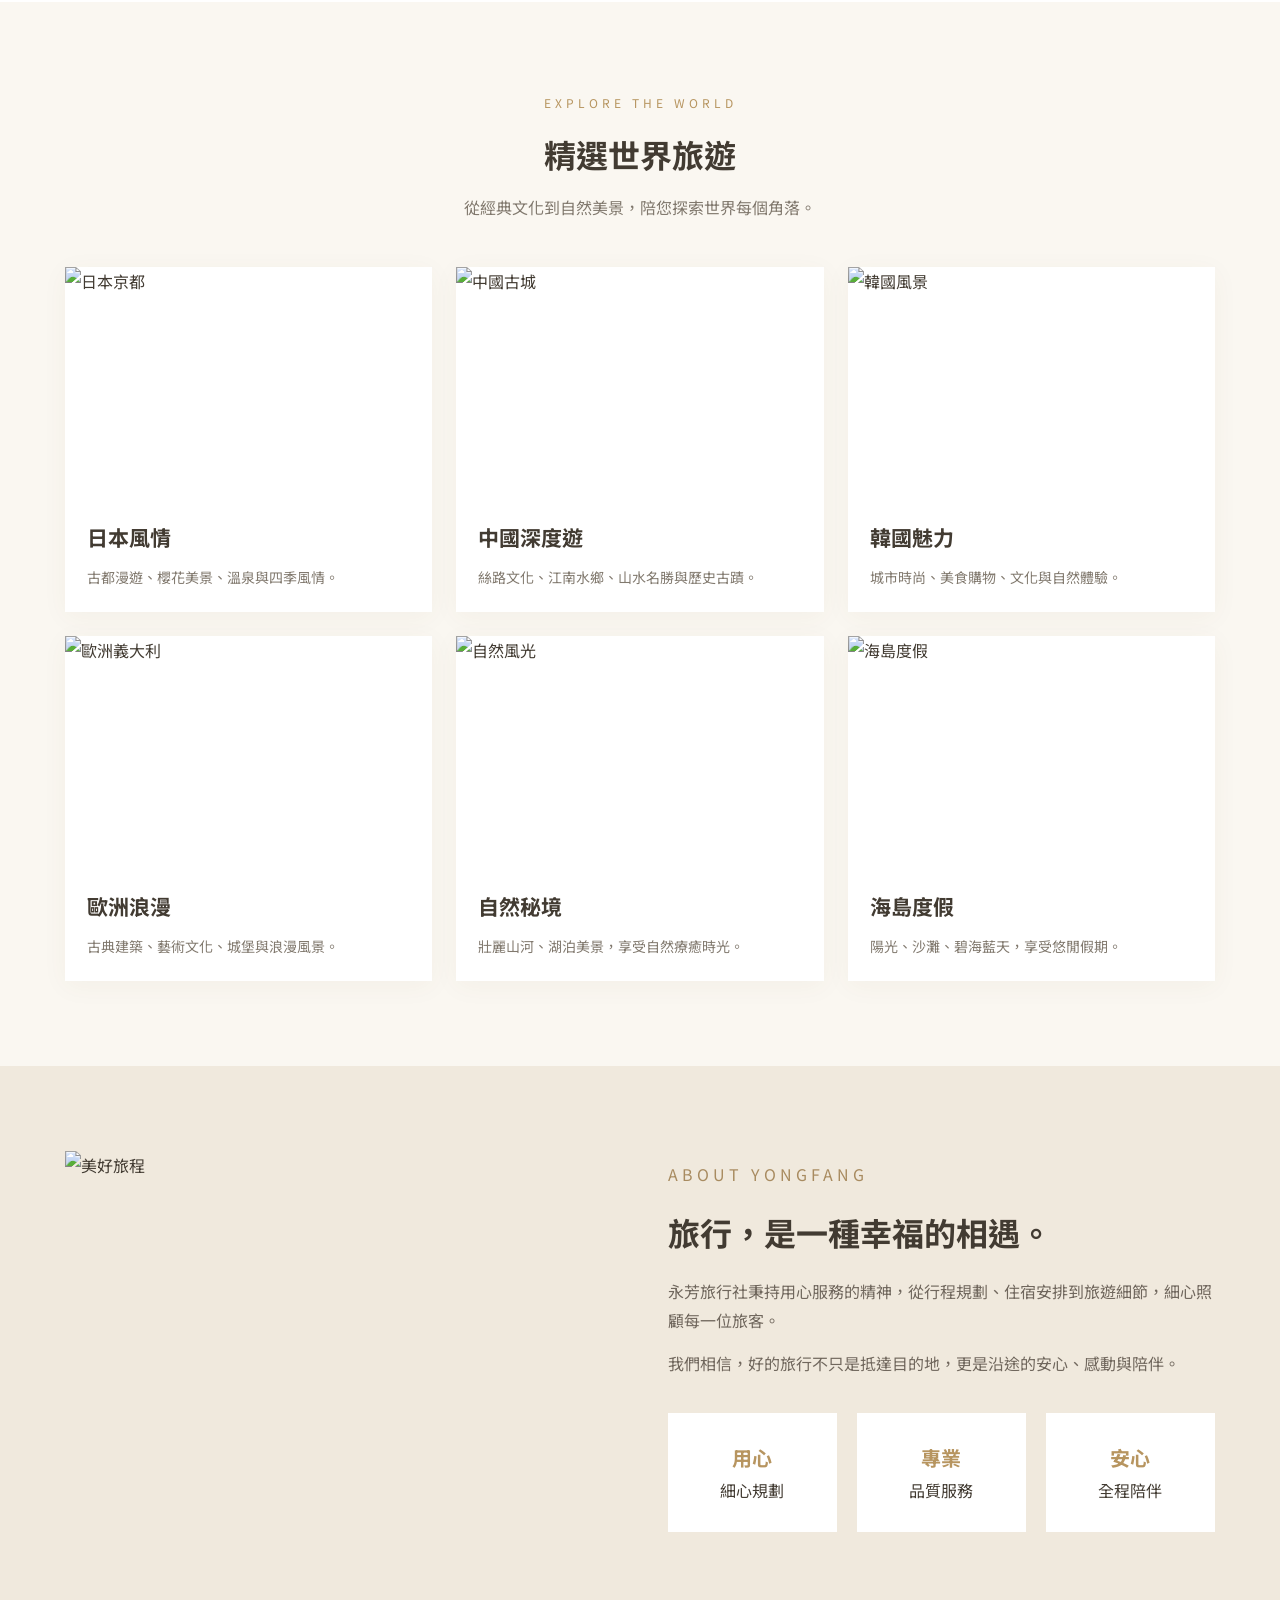
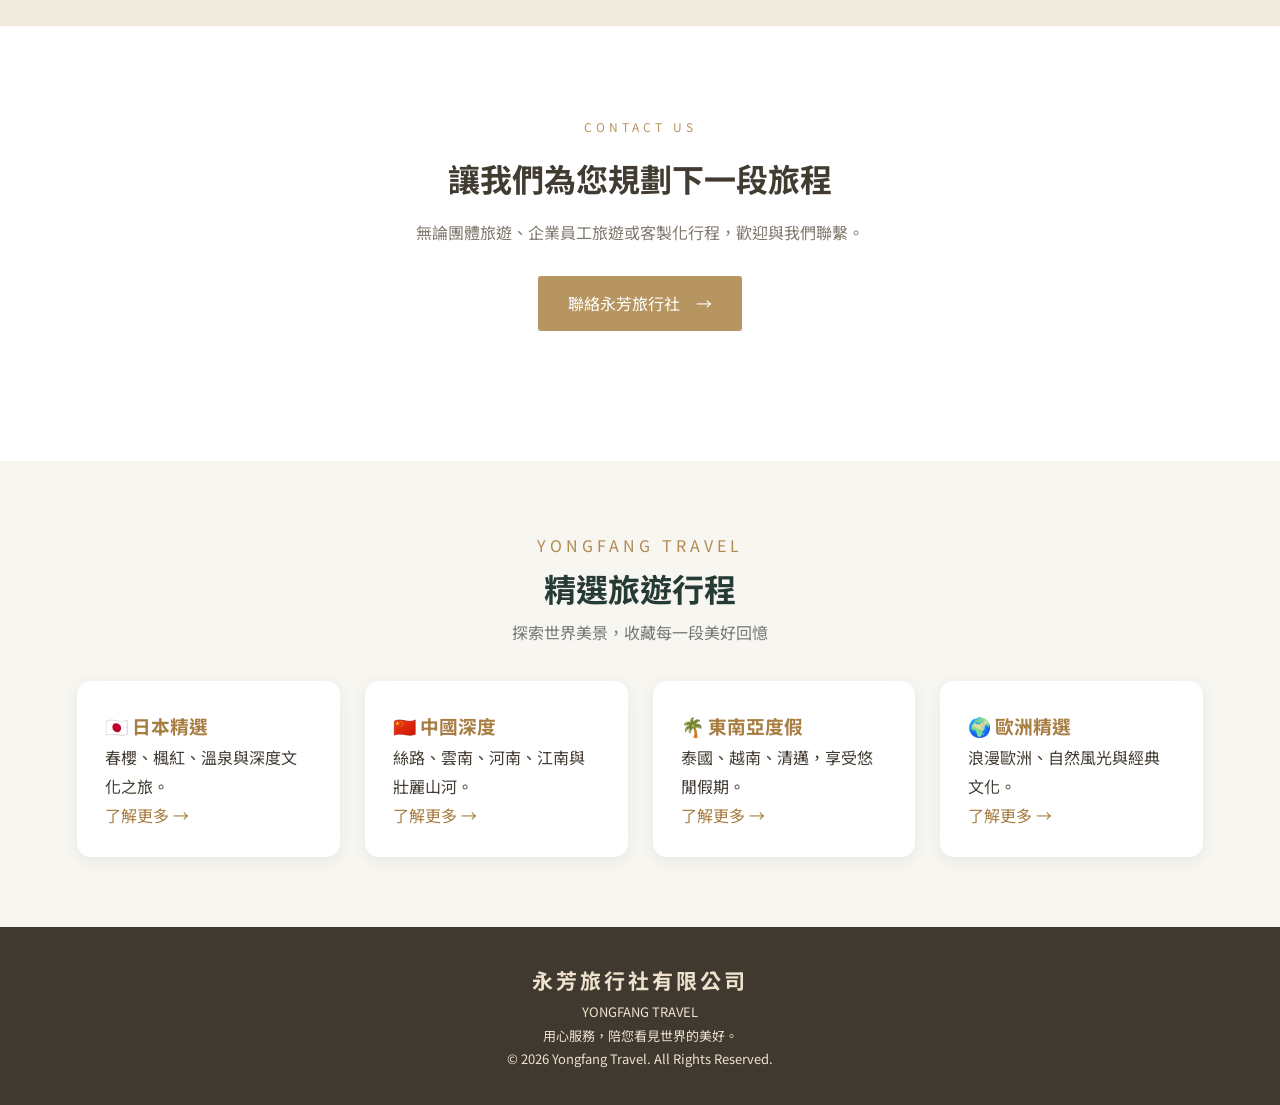
==== commit 1169f7e9: "Add featured trips section to index.html Added a new featured trips section with travel options." ====
--- a/index.html
+++ b/index.html
@@ -433,7 +433,43 @@
 
 </section>
 
+  
+<section id="featured-trips" style="padding:70px 6%;background:#f8f6f1;text-align:center;">
+  <p style="color:#b18b52;letter-spacing:4px;">YONGFANG TRAVEL</p>
+  <h2 style="font-size:32px;color:#263b35;">精選旅遊行程</h2>
+  <p style="color:#777;">探索世界美景，收藏每一段美好回憶</p>
+
+  <div style="display:grid;grid-template-columns:repeat(auto-fit,minmax(230px,1fr));gap:25px;margin-top:35px;text-align:left;">
+
+    <div style="background:white;padding:28px;border-radius:14px;box-shadow:0 4px 18px #0001;">
+      <h3 style="color:#a77d42;">🇯🇵 日本精選</h3>
+      <p>春櫻、楓紅、溫泉與深度文化之旅。</p>
+      <a href="contact.html" style="color:#a77d42;">了解更多 →</a>
+    </div>
+
+    <div style="background:white;padding:28px;border-radius:14px;box-shadow:0 4px 18px #0001;">
+      <h3 style="color:#a77d42;">🇨🇳 中國深度</h3>
+      <p>絲路、雲南、河南、江南與壯麗山河。</p>
+      <a href="contact.html" style="color:#a77d42;">了解更多 →</a>
+    </div>
+
+    <div style="background:white;padding:28px;border-radius:14px;box-shadow:0 4px 18px #0001;">
+      <h3 style="color:#a77d42;">🌴 東南亞度假</h3>
+      <p>泰國、越南、清邁，享受悠閒假期。</p>
+      <a href="contact.html" style="color:#a77d42;">了解更多 →</a>
+    </div>
+
+    <div style="background:white;padding:28px;border-radius:14px;box-shadow:0 4px 18px #0001;">
+      <h3 style="color:#a77d42;">🌍 歐洲精選</h3>
+      <p>浪漫歐洲、自然風光與經典文化。</p>
+      <a href="contact.html" style="color:#a77d42;">了解更多 →</a>
+    </div>
+
+  </div>
+</section>
+
 </main>
+  
 
 <footer>
 
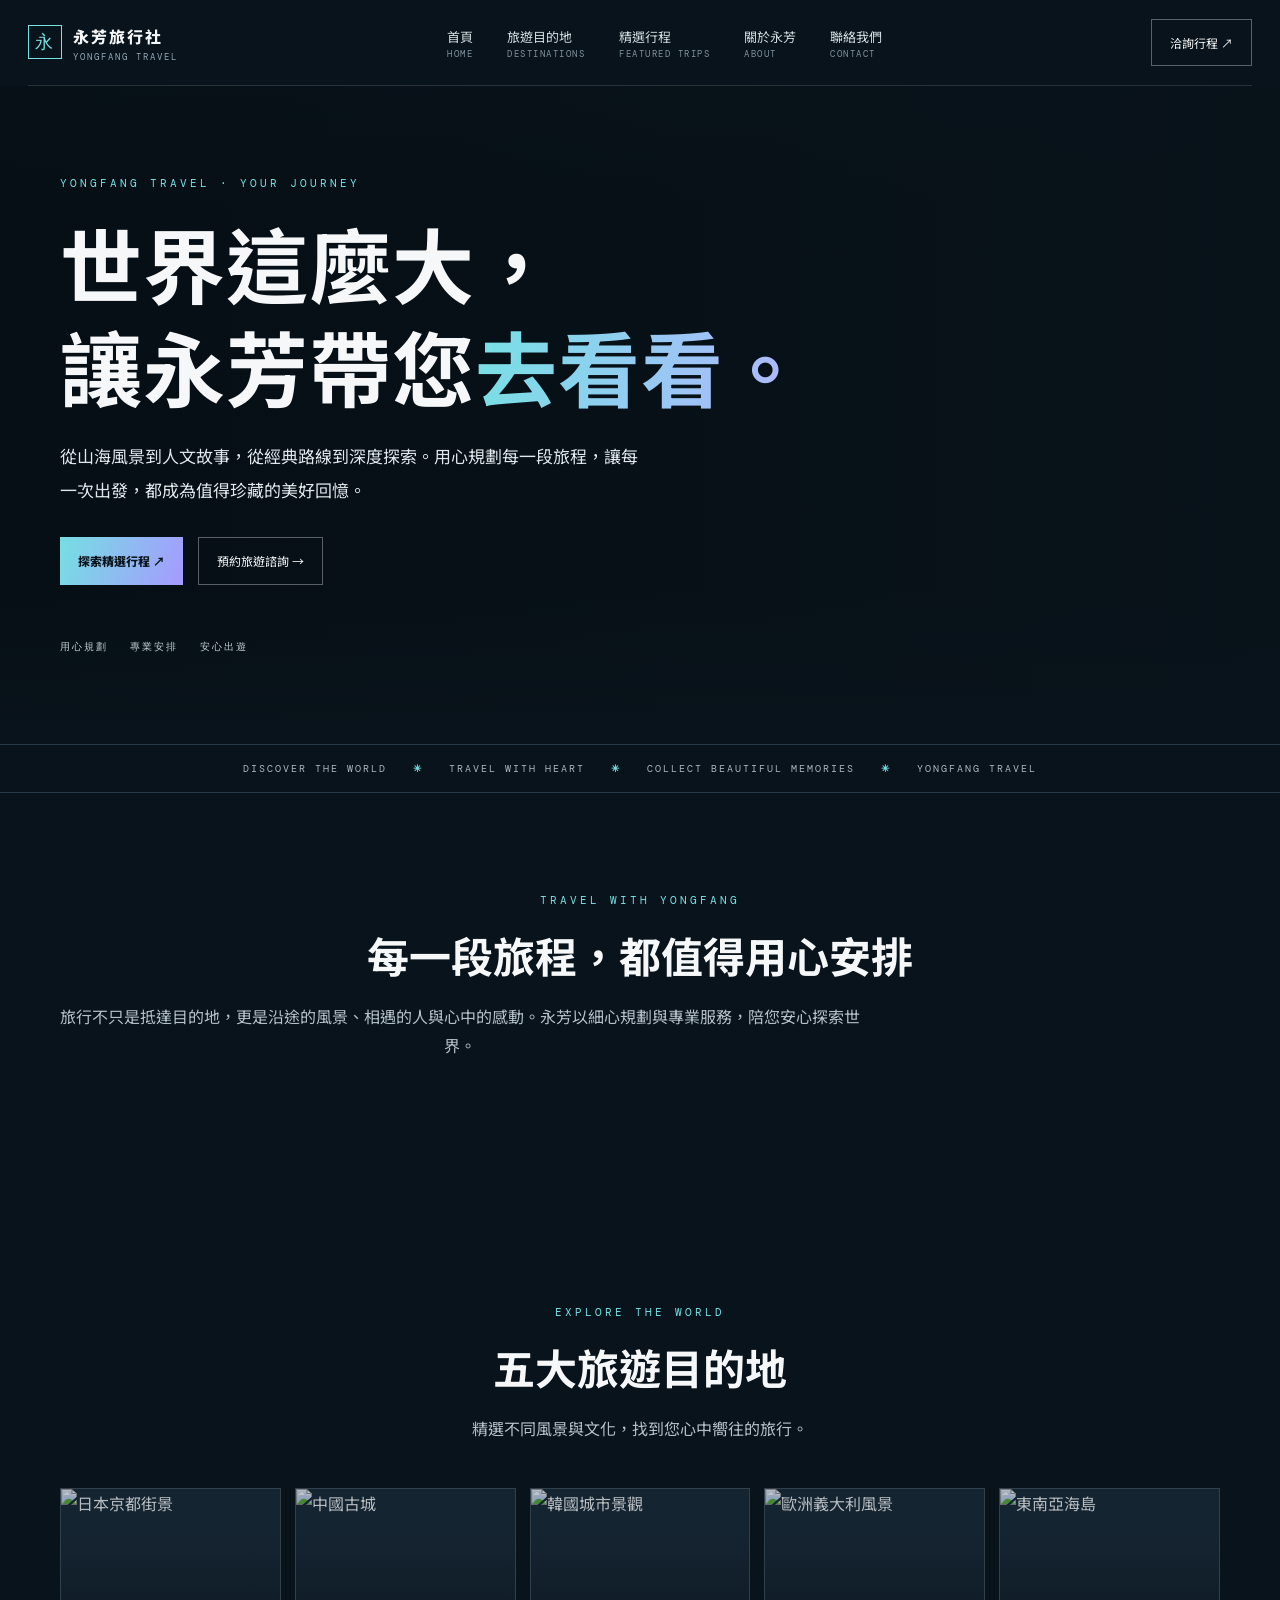
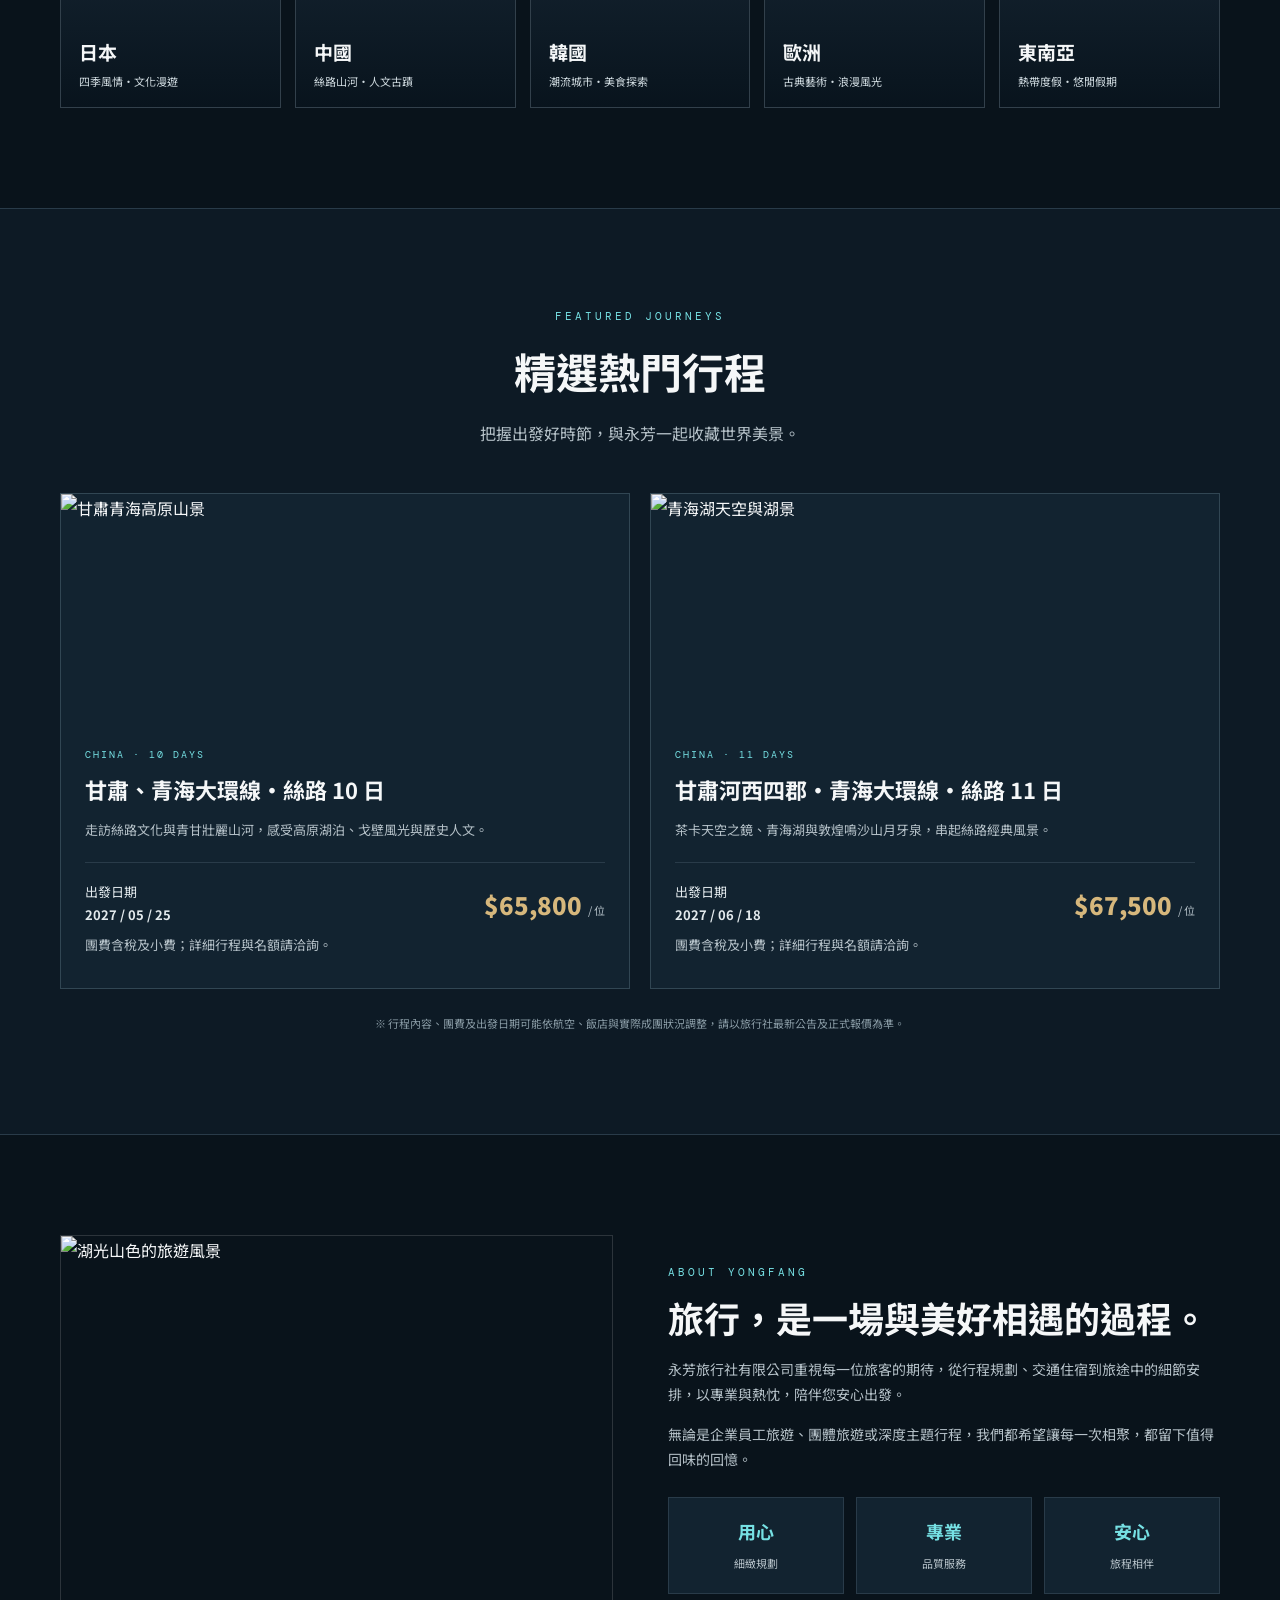
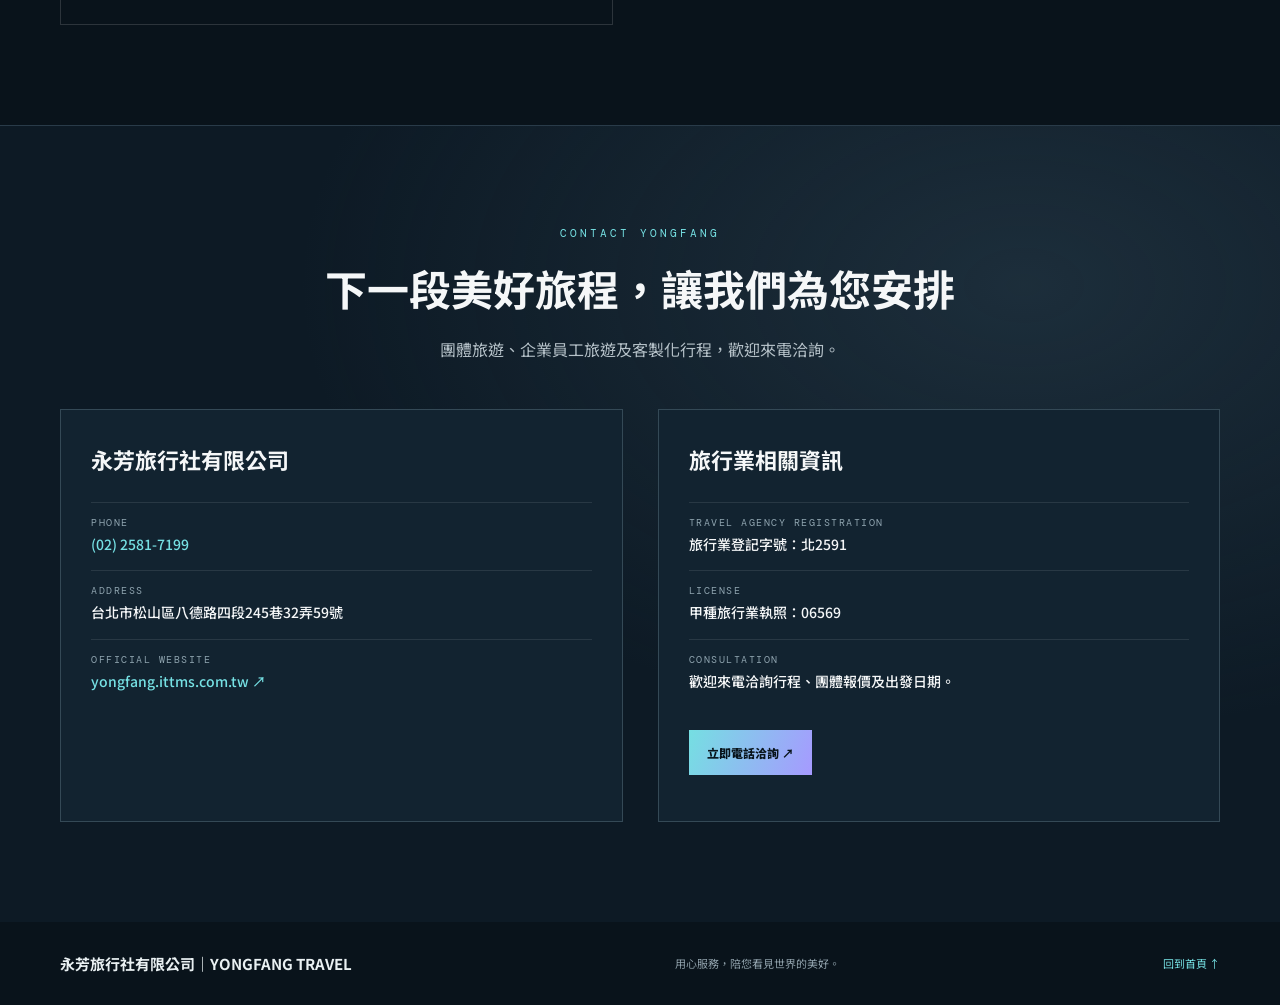
==== commit a396526e: "publish new Yongfang Travel homepage" ====
--- a/index.html
+++ b/index.html
@@ -1,488 +1,101 @@
 <!DOCTYPE html>
 <html lang="zh-Hant">
 <head>
-  <meta charset="UTF-8"><meta name="viewport" content="width=device-width, initial-scale=1">
-  <meta name="description" content="以科技視野，打造更好的數位體驗。">
-  <title>NEON / 數位創新工作室</title>
+  <meta charset="UTF-8">
+  <meta name="viewport" content="width=device-width, initial-scale=1.0">
+  <meta name="description" content="永芳旅行社有限公司｜用心規劃每一段旅程，帶您遇見世界的美好。精選中國、日本、韓國、歐洲及東南亞旅遊。">
+  <meta name="theme-color" content="#09131b">
+  <title>永芳旅行社｜帶您遇見世界的美好</title>
   <link rel="preconnect" href="https://fonts.googleapis.com">
+  <link rel="preconnect" href="https://fonts.gstatic.com" crossorigin>
   <link href="https://fonts.googleapis.com/css2?family=DM+Mono:wght@400;500&family=Noto+Sans+TC:wght@400;500;700;900&display=swap" rel="stylesheet">
-  <link rel="stylesheet" href="style.css">
+  <style>
+    :root{--bg:#09131b;--panel:#111f2b;--line:#293b49;--text:#f5f7f8;--muted:#b5c1c8;--cyan:#76e1e4;--violet:#a69aff;--gold:#d6b77c;--font:'Noto Sans TC',sans-serif}
+    *{box-sizing:border-box}html{scroll-behavior:smooth}body{margin:0;background:var(--bg);color:var(--text);font-family:var(--font);line-height:1.8}a{color:inherit;text-decoration:none}.wrap{width:min(1160px,calc(100% - 44px));margin:auto}
+    .site-header{height:86px;display:flex;align-items:center;justify-content:space-between;width:min(1280px,calc(100% - 56px));margin:auto;border-bottom:1px solid #ffffff20;position:relative;z-index:5}.brand{display:flex;align-items:center;gap:11px;font-weight:800;letter-spacing:2px}.brand-mark{width:34px;height:34px;border:1px solid var(--cyan);display:grid;place-items:center;color:var(--cyan);font:500 18px 'DM Mono'}.brand small{display:block;color:#94a8b5;font:9px 'DM Mono';letter-spacing:2px}.site-header nav{display:flex;gap:34px}.site-header nav a{font-size:13px;color:#d1dce1}.site-header nav a:hover{color:var(--cyan)}.site-header nav small{display:block;font:9px 'DM Mono';letter-spacing:1.5px;color:#82939f}.header-cta,.btn{display:inline-flex;align-items:center;gap:12px;padding:12px 18px;border:1px solid #ffffff55;font-size:12px}.header-cta:hover,.btn:hover{border-color:var(--cyan);color:var(--cyan)}.menu-toggle{display:none;background:none;border:0;color:white;font-size:25px}
+    .hero{min-height:650px;display:flex;align-items:center;position:relative;isolation:isolate;background:linear-gradient(90deg,rgba(5,14,20,.86),rgba(5,14,20,.47) 58%,rgba(5,14,20,.18)),url('https://images.unsplash.com/photo-1470770841072-f978cf4d019e?w=2000&q=85') center/cover no-repeat}.hero:after{content:'';position:absolute;inset:0;background:linear-gradient(0deg,var(--bg),transparent 24%,transparent 82%,#09131b66);z-index:-1}.hero-inner{width:min(1160px,calc(100% - 44px));margin:auto;padding:90px 0}.eyebrow{font:11px 'DM Mono';letter-spacing:3px;color:var(--cyan)}.hero h1{font-size:clamp(48px,7vw,82px);line-height:1.25;letter-spacing:1px;margin:22px 0}.gradient{background:linear-gradient(100deg,var(--cyan),#b3b5ff);-webkit-background-clip:text;background-clip:text;color:transparent}.hero p{max-width:590px;color:#e0e8eb;font-size:17px;line-height:2}.hero-actions{display:flex;gap:15px;flex-wrap:wrap;margin-top:30px}.btn-primary{background:linear-gradient(110deg,#75dfe2,#a69aff);border:0;color:#08141b;font-weight:800}.hero-note{margin-top:55px;color:#c2d0d5;font:10px 'DM Mono';letter-spacing:2px}.hero-note span{margin-right:22px}
+    .ticker{border-block:1px solid var(--line);padding:17px 0;text-align:center;color:#a9b8c1;font:10px 'DM Mono';letter-spacing:2px}.ticker b{color:var(--cyan);padding:0 18px}.section{padding:100px 0}.section-head{text-align:center;margin-bottom:45px}.section-head h2{font-size:clamp(29px,4vw,42px);margin:10px 0}.section-head p{color:var(--muted);margin:0}.intro{max-width:800px;text-align:center;color:#c0cbd0;margin:0 auto}.destinations{display:grid;grid-template-columns:repeat(5,1fr);gap:14px}.destination{min-height:220px;position:relative;overflow:hidden;border:1px solid #ffffff20;background:#152431}.destination img{width:100%;height:100%;min-height:220px;object-fit:cover;position:absolute;inset:0;opacity:.72;transition:.35s}.destination:after{content:'';position:absolute;inset:0;background:linear-gradient(0deg,#07121be8,transparent 80%)}.destination:hover img{transform:scale(1.06);opacity:.9}.destination div{position:absolute;z-index:1;left:18px;bottom:15px}.destination h3{margin:0;font-size:19px}.destination p{margin:3px 0 0;color:#d1dce1;font-size:11px}
+    .trips{background:#0d1a25;border-block:1px solid var(--line)}.trip-grid{display:grid;grid-template-columns:repeat(2,1fr);gap:20px}.trip-card{background:#122330;border:1px solid #314653;overflow:hidden}.trip-card img{width:100%;height:230px;object-fit:cover;display:block}.trip-content{padding:24px}.trip-tag{font:10px 'DM Mono';letter-spacing:2px;color:var(--cyan)}.trip-content h3{font-size:22px;margin:9px 0}.trip-content p{color:var(--muted);font-size:13px;margin:7px 0}.trip-bottom{display:flex;align-items:end;justify-content:space-between;gap:15px;margin-top:20px;padding-top:17px;border-top:1px solid var(--line)}.trip-date{font-size:13px;color:#e3eaed}.trip-price{font-size:24px;font-weight:900;color:var(--gold);white-space:nowrap}.trip-price small{font-size:11px;color:var(--muted);font-weight:400}.trip-note{text-align:center;color:#899ba5;font-size:11px;margin-top:25px}
+    .about-grid{display:grid;grid-template-columns:1fr 1fr;gap:55px;align-items:center}.about-photo{width:100%;height:390px;object-fit:cover;border:1px solid #ffffff24}.about-copy h2{font-size:36px;line-height:1.45;margin:12px 0}.about-copy p{color:var(--muted);font-size:14px}.values{display:grid;grid-template-columns:repeat(3,1fr);gap:12px;margin-top:25px}.value{padding:17px;background:#122330;border:1px solid var(--line);text-align:center}.value strong{display:block;color:var(--cyan);font-size:18px}.value span{font-size:11px;color:var(--muted)}
+    .contact{background:radial-gradient(ellipse at 80% 20%,#334b5b66,transparent 50%),#0d1a25;border-top:1px solid var(--line)}.contact-grid{display:grid;grid-template-columns:1fr 1fr;gap:35px}.contact-card{padding:30px;background:#122330;border:1px solid #344956}.contact-card h3{margin-top:0;font-size:22px}.contact-line{padding:13px 0;border-top:1px solid #ffffff18}.contact-line small{display:block;color:#8fa4af;font:10px 'DM Mono';letter-spacing:1.5px}.contact-line strong{font-size:14px;font-weight:500}.contact-line a{color:var(--cyan)}.footer{padding:28px 0;display:flex;justify-content:space-between;gap:18px;align-items:center;flex-wrap:wrap;color:#8fa0aa;font-size:11px}.footer strong{color:#e9f0f2;font-size:15px}.footer a{color:var(--cyan)}
+    @media(max-width:850px){.site-header{height:72px}.menu-toggle{display:block}.site-header nav{display:none;position:absolute;top:72px;left:0;right:0;padding:20px;background:#101f2b;flex-direction:column;gap:17px;border:1px solid var(--line)}.site-header nav.open{display:flex}.header-cta{display:none}.hero{min-height:590px}.destinations{grid-template-columns:repeat(2,1fr)}.destination:last-child{grid-column:span 2}.about-grid,.contact-grid{grid-template-columns:1fr}.about-photo{height:300px}.section{padding:75px 0}}
+    @media(max-width:560px){.wrap,.hero-inner{width:calc(100% - 34px)}.hero h1{font-size:48px}.hero p{font-size:14px}.hero-note span{display:inline-block;margin:4px 12px 4px 0}.trip-grid{grid-template-columns:1fr}.trip-card img{height:190px}.destinations{gap:9px}.destination,.destination img{min-height:170px}.destination h3{font-size:16px}.destination div{left:12px;bottom:10px}.values{gap:7px}.value{padding:12px 5px}}
+  </style>
 </head>
 <body>
-<header class="site-header"><a class="brand" href="index.html"><span class="brand-mark">N</span> NEON<span class="brand-dot">.</span></a>
-  <button class="menu-toggle" aria-label="開啟選單">☰</button>
-  <nav><a class="active" href="index.html">首頁 <small>HOME</small></a><a href="about.html">關於我們 <small>ABOUT</small></a><a href="contact.html">聯絡我們 <small>CONTACT</small></a></nav>
-  <a class="header-cta" href="contact.html">開始合作 <span>↗</span></a>
+<header class="site-header wrap">
+  <a class="brand" href="#home"><span class="brand-mark">永</span><span>永芳旅行社<small>YONGFANG TRAVEL</small></span></a>
+  <button class="menu-toggle" aria-label="開啟選單" aria-expanded="false">☰</button>
+  <nav>
+    <a href="#home">首頁<small>HOME</small></a>
+    <a href="#destinations">旅遊目的地<small>DESTINATIONS</small></a>
+    <a href="#trips">精選行程<small>FEATURED TRIPS</small></a>
+    <a href="#about">關於永芳<small>ABOUT</small></a>
+    <a href="#contact">聯絡我們<small>CONTACT</small></a>
+  </nav>
+  <a class="header-cta" href="#contact">洽詢行程 ↗</a>
 </header>
 <main>
-<section class="hero wrap">
-  <div class="hero-copy"><p class="eyebrow"><i></i> DIGITAL EXPERIENCE STUDIO · EST. 2026</p>
-    <h1>讓想像<br>成為<span class="gradient-text">下一步。</span></h1>
-    <p class="hero-desc">我們結合創意、策略與科技，將每個想法轉化為清晰、流暢且令人難忘的數位體驗。</p>
-    <div class="hero-actions"><a class="button button-primary" href="contact.html">探索合作機會 <span>↗</span></a><a class="text-link" href="about.html">認識我們 <span>→</span></a></div>
-    <div class="hero-meta"><span><b>01</b> STRATEGY</span><span><b>02</b> DESIGN</span><span><b>03</b> TECHNOLOGY</span></div>
-  </div>
-  <div class="hero-art" aria-label="抽象科技光環視覺"><div class="orbit orbit-one"></div><div class="orbit orbit-two"></div><div class="orbit orbit-three"></div><div class="core"><span>N</span></div><div class="art-label label-top">IDEAS IN MOTION</div><div class="art-label label-bottom">BUILD WHAT'S NEXT<span>✳</span></div><div class="crosshair">＋</div></div>
-</section>
-<section class="ticker"><div>THINK DIFFERENTLY <b>✳</b> DESIGN WITH PURPOSE <b>✳</b> BUILD THE FUTURE <b>✳</b> THINK DIFFERENTLY <b>✳</b> DESIGN WITH PURPOSE <b>✳</b></div></section>
-<section class="section wrap"><div class="section-heading"><p class="eyebrow">WHAT WE DO / 01</p><h2>把複雜的事，<br><span class="muted">做得簡單而出色。</span></h2><p>從品牌定位到網站體驗，讓每個接觸點都成為品牌價值的延伸。</p></div>
-  <div class="service-grid"><article class="service-card"><span class="card-no">01 / STRATEGY</span><div class="service-icon">⌘</div><h3>品牌策略</h3><p>釐清品牌核心，建立清楚一致的溝通方向。</p><a href="about.html">了解更多 ↗</a></article><article class="service-card"><span class="card-no">02 / DIGITAL</span><div class="service-icon">◈</div><h3>數位體驗</h3><p>打造直覺、流暢並兼具美感的網站體驗。</p><a href="about.html">了解更多 ↗</a></article><article class="service-card"><span class="card-no">03 / INNOVATION</span><div class="service-icon">✳</div><h3>創新整合</h3><p>善用數位工具與自動化，讓流程更有效率。</p><a href="about.html">了解更多 ↗</a></article></div>
-</section>
-<section class="statement"><div class="wrap statement-inner"><p class="eyebrow">OUR PHILOSOPHY</p><h2>Good ideas deserve<br><span class="gradient-text">great execution.</span></h2><a class="button button-outline" href="contact.html">和我們聊聊 <span>↗</span></a></div></section>
+  <section class="hero" id="home">
+    <div class="hero-inner">
+      <div class="eyebrow">YONGFANG TRAVEL · YOUR JOURNEY</div>
+      <h1>世界這麼大，<br>讓永芳帶您<span class="gradient">去看看。</span></h1>
+      <p>從山海風景到人文故事，從經典路線到深度探索。用心規劃每一段旅程，讓每一次出發，都成為值得珍藏的美好回憶。</p>
+      <div class="hero-actions"><a class="btn btn-primary" href="#trips">探索精選行程 ↗</a><a class="btn" href="#contact">預約旅遊諮詢 →</a></div>
+      <div class="hero-note"><span>用心規劃</span><span>專業安排</span><span>安心出遊</span></div>
+    </div>
+  </section>
+  <div class="ticker">DISCOVER THE WORLD <b>✳</b> TRAVEL WITH HEART <b>✳</b> COLLECT BEAUTIFUL MEMORIES <b>✳</b> YONGFANG TRAVEL</div>
+  <section class="section wrap">
+    <div class="section-head"><div class="eyebrow">TRAVEL WITH YONGFANG</div><h2>每一段旅程，都值得用心安排</h2><p class="intro">旅行不只是抵達目的地，更是沿途的風景、相遇的人與心中的感動。永芳以細心規劃與專業服務，陪您安心探索世界。</p></div>
+  </section>
+  <section class="section wrap" id="destinations">
+    <div class="section-head"><div class="eyebrow">EXPLORE THE WORLD</div><h2>五大旅遊目的地</h2><p>精選不同風景與文化，找到您心中嚮往的旅行。</p></div>
+    <div class="destinations">
+      <article class="destination"><img src="https://images.unsplash.com/photo-1493976040374-85c8e12f0c0e?w=700&q=80" alt="日本京都街景"><div><h3>日本</h3><p>四季風情・文化漫遊</p></div></article>
+      <article class="destination"><img src="https://images.unsplash.com/photo-1508804185872-d7badad00f7d?w=700&q=80" alt="中國古城"><div><h3>中國</h3><p>絲路山河・人文古蹟</p></div></article>
+      <article class="destination"><img src="https://images.unsplash.com/photo-1538485399081-7191377e8241?w=700&q=80" alt="韓國城市景觀"><div><h3>韓國</h3><p>潮流城市・美食探索</p></div></article>
+      <article class="destination"><img src="https://images.unsplash.com/photo-1516483638261-f4dbaf036963?w=700&q=80" alt="歐洲義大利風景"><div><h3>歐洲</h3><p>古典藝術・浪漫風光</p></div></article>
+      <article class="destination"><img src="https://images.unsplash.com/photo-1507525428034-b723cf961d3e?w=700&q=80" alt="東南亞海島"><div><h3>東南亞</h3><p>熱帶度假・悠閒假期</p></div></article>
+    </div>
+  </section>
+  <section class="section trips" id="trips">
+    <div class="wrap">
+      <div class="section-head"><div class="eyebrow">FEATURED JOURNEYS</div><h2>精選熱門行程</h2><p>把握出發好時節，與永芳一起收藏世界美景。</p></div>
+      <div class="trip-grid">
+        <article class="trip-card">
+          <img src="https://images.unsplash.com/photo-1504851149312-7a075b496cc7?w=1000&q=85" alt="甘肅青海高原山景">
+          <div class="trip-content"><div class="trip-tag">CHINA · 10 DAYS</div><h3>甘肅、青海大環線・絲路 10 日</h3><p>走訪絲路文化與青甘壯麗山河，感受高原湖泊、戈壁風光與歷史人文。</p><div class="trip-bottom"><div class="trip-date">出發日期<br><strong>2027 / 05 / 25</strong></div><div class="trip-price">$65,800 <small>/ 位</small></div></div><p>團費含稅及小費；詳細行程與名額請洽詢。</p></div>
+        </article>
+        <article class="trip-card">
+          <img src="https://images.unsplash.com/photo-1501785888041-af3ef285b470?w=1000&q=85" alt="青海湖天空與湖景">
+          <div class="trip-content"><div class="trip-tag">CHINA · 11 DAYS</div><h3>甘肅河西四郡・青海大環線・絲路 11 日</h3><p>茶卡天空之鏡、青海湖與敦煌鳴沙山月牙泉，串起絲路經典風景。</p><div class="trip-bottom"><div class="trip-date">出發日期<br><strong>2027 / 06 / 18</strong></div><div class="trip-price">$67,500 <small>/ 位</small></div></div><p>團費含稅及小費；詳細行程與名額請洽詢。</p></div>
+        </article>
+      </div>
+      <div class="trip-note">※ 行程內容、團費及出發日期可能依航空、飯店與實際成團狀況調整，請以旅行社最新公告及正式報價為準。</div>
+    </div>
+  </section>
+  <section class="section wrap" id="about">
+    <div class="about-grid">
+      <img class="about-photo" src="https://images.unsplash.com/photo-1476514525535-07fb3b4ae5f1?w=1100&q=85" alt="湖光山色的旅遊風景">
+      <div class="about-copy"><div class="eyebrow">ABOUT YONGFANG</div><h2>旅行，是一場與美好相遇的過程。</h2><p>永芳旅行社有限公司重視每一位旅客的期待，從行程規劃、交通住宿到旅途中的細節安排，以專業與熱忱，陪伴您安心出發。</p><p>無論是企業員工旅遊、團體旅遊或深度主題行程，我們都希望讓每一次相聚，都留下值得回味的回憶。</p><div class="values"><div class="value"><strong>用心</strong><span>細緻規劃</span></div><div class="value"><strong>專業</strong><span>品質服務</span></div><div class="value"><strong>安心</strong><span>旅程相伴</span></div></div></div>
+    </div>
+  </section>
+  <section class="section contact" id="contact">
+    <div class="wrap"><div class="section-head"><div class="eyebrow">CONTACT YONGFANG</div><h2>下一段美好旅程，讓我們為您安排</h2><p>團體旅遊、企業員工旅遊及客製化行程，歡迎來電洽詢。</p></div>
+      <div class="contact-grid">
+        <div class="contact-card"><h3>永芳旅行社有限公司</h3><div class="contact-line"><small>PHONE</small><strong><a href="tel:+886225817199">(02) 2581-7199</a></strong></div><div class="contact-line"><small>ADDRESS</small><strong>台北市松山區八德路四段245巷32弄59號</strong></div><div class="contact-line"><small>OFFICIAL WEBSITE</small><strong><a href="https://yongfang.ittms.com.tw/" target="_blank" rel="noopener">yongfang.ittms.com.tw ↗</a></strong></div></div>
+        <div class="contact-card"><h3>旅行業相關資訊</h3><div class="contact-line"><small>TRAVEL AGENCY REGISTRATION</small><strong>旅行業登記字號：北2591</strong></div><div class="contact-line"><small>LICENSE</small><strong>甲種旅行業執照：06569</strong></div><div class="contact-line"><small>CONSULTATION</small><strong>歡迎來電洽詢行程、團體報價及出發日期。</strong></div><p style="margin-top:22px"><a class="btn btn-primary" href="tel:+886225817199">立即電話洽詢 ↗</a></p></div>
+      </div>
+    </div>
+  </section>
 </main>
-<footer class="footer wrap"><a class="brand" href="index.html"><span class="brand-mark">N</span> NEON<span class="brand-dot">.</span></a><span>© 2026 NEON DIGITAL STUDIO. ALL RIGHTS RESERVED.</span><a href="contact.html">LET'S TALK ↗</a></footer>
-<script src="script.js"></script></body></html>
-
-<!DOCTYPE html>
-
-<html lang="zh-Hant">
-
-<head>
-
-<meta charset="UTF-8">
-
-<meta name="viewport" content="width=device-width, initial-scale=1.0">
-
-<title>永芳旅行社｜帶您遇見世界的美好</title>
-
-<meta name="description" content="永芳旅行社，為您規劃溫馨、安心、高品質的世界旅遊。">
-
-<style>
-
-:root {
-
-  --gold:#b79560;
-
-  --dark:#423b32;
-
-  --cream:#faf7f1;
-
-  --white:#ffffff;
-
-  --muted:#81796e;
-
-}
-
-* {box-sizing:border-box;margin:0;padding:0}
-
-html {scroll-behavior:smooth}
-
-body {
-
-  font-family:"Noto Sans TC","Microsoft JhengHei",sans-serif;
-
-  background:var(--cream);
-
-  color:var(--dark);
-
-  line-height:1.8;
-
-}
-
-a {text-decoration:none;color:inherit}
-
-header {
-
-  background:rgba(255,255,255,.96);
-
-  position:sticky;top:0;z-index:10;
-
-  border-bottom:1px solid #eee5d8;
-
-}
-
-.nav {
-
-  max-width:1200px;margin:auto;padding:17px 25px;
-
-  display:flex;justify-content:space-between;
-
-  align-items:center;gap:20px;
-
-}
-
-.logo {font-size:25px;font-weight:700;letter-spacing:3px;color:var(--gold)}
-
-.logo small {display:block;font-size:10px;letter-spacing:4px;color:var(--muted)}
-
-.links {display:flex;gap:28px;font-size:14px}
-
-.links a:hover {color:var(--gold)}
-
-.hero {
-
-  min-height:620px;
-
-  background:linear-gradient(90deg,rgba(35,31,25,.58),rgba(35,31,25,.08)),
-
-  url("https://images.unsplash.com/photo-1470770841072-f978cf4d019e?w=1800") center/cover;
-
-  display:flex;align-items:center;color:white;
-
-}
-
-.hero-inner {max-width:1200px;width:100%;margin:auto;padding:70px 35px}
-
-.eyebrow {letter-spacing:5px;color:#ead2a8;font-size:13px}
-
-.hero h1 {font-size:clamp(38px,6vw,68px);line-height:1.35;margin:20px 0}
-
-.hero p {font-size:18px;letter-spacing:2px}
-
-.btn {
-
-  display:inline-block;padding:13px 30px;
-
-  background:var(--gold);color:white;
-
-  border-radius:3px;margin-top:30px;
-
-  transition:.3s;
-
-}
-
-.btn:hover {background:#8f7045;transform:translateY(-2px)}
-
-section {padding:85px 25px}
-
-.container {max-width:1150px;margin:auto}
-
-.heading {text-align:center;margin-bottom:45px}
-
-.heading span {color:var(--gold);letter-spacing:4px;font-size:12px}
-
-.heading h2 {font-size:32px;margin:10px 0}
-
-.heading p {color:var(--muted)}
-
-.intro {text-align:center;background:#fff}
-
-.intro p {max-width:750px;margin:15px auto;color:#72695f}
-
-.destinations {
-
-  display:grid;grid-template-columns:repeat(3,1fr);gap:24px;
-
-}
-
-.destination {
-
-  background:white;overflow:hidden;
-
-  box-shadow:0 5px 25px #6b57300c;
-
-}
-
-.destination img {width:100%;height:230px;object-fit:cover;display:block}
-
-.destination div {padding:22px}
-
-.destination h3 {font-size:21px;margin-bottom:8px}
-
-.destination p {color:var(--muted);font-size:14px}
-
-.about {background:#f0e9dd}
-
-.about-inner {
-
-  display:grid;grid-template-columns:1fr 1fr;
-
-  align-items:center;gap:55px;
-
-}
-
-.about img {width:100%;height:390px;object-fit:cover}
-
-.about h2 {font-size:32px;margin:15px 0}
-
-.about p {color:#70675d;margin-bottom:15px}
-
-.features {
-
-  display:grid;grid-template-columns:repeat(3,1fr);
-
-  gap:20px;margin-top:35px;text-align:center;
-
-}
-
-.feature {background:white;padding:27px 12px}
-
-.feature strong {display:block;color:var(--gold);font-size:20px}
-
-.contact {text-align:center;background:#fff}
-
-.contact p {color:var(--muted)}
-
-footer {
-
-  text-align:center;background:#40392f;color:#eee2ce;
-
-  padding:35px 20px;font-size:13px;
-
-}
-
-footer strong {font-size:21px;letter-spacing:3px}
-
-@media(max-width:750px) {
-
-  .links {gap:12px;font-size:12px;flex-wrap:wrap;justify-content:flex-end}
-
-  .logo {font-size:19px}
-
-  .destinations {grid-template-columns:1fr}
-
-  .about-inner {grid-template-columns:1fr}
-
-  .features {grid-template-columns:1fr}
-
-  .hero {min-height:520px}
-
-  section {padding:60px 20px}
-
-}
-
-</style>
-
-</head>
-
-<body>
-
-<header>
-
-<nav class="nav">
-
-<a class="logo" href="#">永芳旅行社
-
-<small>YONGFANG TRAVEL</small></a>
-
-<div class="links">
-
-<a href="#home">首頁</a>
-
-<a href="#destination">精選旅遊</a>
-
-<a href="#about">關於永芳</a>
-
-<a href="#contact">聯絡我們</a>
-
-</div>
-
-</nav>
-
-</header>
-
-<main>
-
-<section class="hero" id="home">
-
-<div class="hero-inner">
-
-<div class="eyebrow">YONGFANG TRAVEL · YOUR JOURNEY</div>
-
-<h1>帶您遇見<br>世界的美好</h1>
-
-<p>每一段旅程，都是值得珍藏的幸福回憶。</p>
-
-<a class="btn" href="#destination">探索精選旅程　→</a>
-
-</div>
-
-</section>
-
-<section class="intro">
-
-<div class="container">
-
-<div class="heading">
-
-<span>OUR PHILOSOPHY</span>
-
-<h2>用心安排每一段美好旅程</h2>
-
-</div>
-
-<p>旅行不只是走訪一個地方，更是一份期待、一種感動。
-
-永芳旅行社用專業、細心與熱情，為每一位旅客安排舒適安心的旅遊體驗，
-
-讓每一次出發，都成為人生中美好的回憶。</p>
-
-</div>
-
-</section>
-
-<section id="destination">
-
-<div class="container">
-
-<div class="heading">
-
-<span>EXPLORE THE WORLD</span>
-
-<h2>精選世界旅遊</h2>
-
-<p>從經典文化到自然美景，陪您探索世界每個角落。</p>
-
-</div>
-
-<div class="destinations">
-
-<article class="destination">
-
-<img src="https://images.unsplash.com/photo-1493976040374-85c8e12f0c0e?w=800" alt="日本京都">
-
-<div><h3>日本風情</h3><p>古都漫遊、櫻花美景、溫泉與四季風情。</p></div>
-
-</article>
-
-<article class="destination">
-
-<img src="https://images.unsplash.com/photo-1508804185872-d7badad00f7d?w=800" alt="中國古城">
-
-<div><h3>中國深度遊</h3><p>絲路文化、江南水鄉、山水名勝與歷史古蹟。</p></div>
-
-</article>
-
-<article class="destination">
-
-<img src="https://images.unsplash.com/photo-1538485399081-7191377e8241?w=800" alt="韓國風景">
-
-<div><h3>韓國魅力</h3><p>城市時尚、美食購物、文化與自然體驗。</p></div>
-
-</article>
-
-<article class="destination">
-
-<img src="https://images.unsplash.com/photo-1516483638261-f4dbaf036963?w=800" alt="歐洲義大利">
-
-<div><h3>歐洲浪漫</h3><p>古典建築、藝術文化、城堡與浪漫風景。</p></div>
-
-</article>
-
-<article class="destination">
-
-<img src="https://images.unsplash.com/photo-1500530855697-b586d89ba3ee?w=800" alt="自然風光">
-
-<div><h3>自然秘境</h3><p>壯麗山河、湖泊美景，享受自然療癒時光。</p></div>
-
-</article>
-
-<article class="destination">
-
-<img src="https://images.unsplash.com/photo-1507525428034-b723cf961d3e?w=800" alt="海島度假">
-
-<div><h3>海島度假</h3><p>陽光、沙灘、碧海藍天，享受悠閒假期。</p></div>
-
-</article>
-
-</div>
-
-</div>
-
-</section>
-
-<section class="about" id="about">
-
-<div class="container about-inner">
-
-<img src="https://images.unsplash.com/photo-1476514525535-07fb3b4ae5f1?w=1000" alt="美好旅程">
-
-<div>
-
-<span style="color:#a88b60;letter-spacing:4px">ABOUT YONGFANG</span>
-
-<h2>旅行，是一種幸福的相遇。</h2>
-
-<p>永芳旅行社秉持用心服務的精神，從行程規劃、住宿安排到旅遊細節，細心照顧每一位旅客。</p>
-
-<p>我們相信，好的旅行不只是抵達目的地，更是沿途的安心、感動與陪伴。</p>
-
-<div class="features">
-
-<div class="feature"><strong>用心</strong>細心規劃</div>
-
-<div class="feature"><strong>專業</strong>品質服務</div>
-
-<div class="feature"><strong>安心</strong>全程陪伴</div>
-
-</div>
-
-</div>
-
-</div>
-
-</section>
-
-<section class="contact" id="contact">
-
-<div class="container">
-
-<div class="heading">
-
-<span>CONTACT US</span>
-
-<h2>讓我們為您規劃下一段旅程</h2>
-
-<p>無論團體旅遊、企業員工旅遊或客製化行程，歡迎與我們聯繫。</p>
-
-<a class="btn" href="mailto:service@yongfangtravel.com">聯絡永芳旅行社　→</a>
-
-</div>
-
-</div>
-
-</section>
-
-  
-<section id="featured-trips" style="padding:70px 6%;background:#f8f6f1;text-align:center;">
-  <p style="color:#b18b52;letter-spacing:4px;">YONGFANG TRAVEL</p>
-  <h2 style="font-size:32px;color:#263b35;">精選旅遊行程</h2>
-  <p style="color:#777;">探索世界美景，收藏每一段美好回憶</p>
-
-  <div style="display:grid;grid-template-columns:repeat(auto-fit,minmax(230px,1fr));gap:25px;margin-top:35px;text-align:left;">
-
-    <div style="background:white;padding:28px;border-radius:14px;box-shadow:0 4px 18px #0001;">
-      <h3 style="color:#a77d42;">🇯🇵 日本精選</h3>
-      <p>春櫻、楓紅、溫泉與深度文化之旅。</p>
-      <a href="contact.html" style="color:#a77d42;">了解更多 →</a>
-    </div>
-
-    <div style="background:white;padding:28px;border-radius:14px;box-shadow:0 4px 18px #0001;">
-      <h3 style="color:#a77d42;">🇨🇳 中國深度</h3>
-      <p>絲路、雲南、河南、江南與壯麗山河。</p>
-      <a href="contact.html" style="color:#a77d42;">了解更多 →</a>
-    </div>
-
-    <div style="background:white;padding:28px;border-radius:14px;box-shadow:0 4px 18px #0001;">
-      <h3 style="color:#a77d42;">🌴 東南亞度假</h3>
-      <p>泰國、越南、清邁，享受悠閒假期。</p>
-      <a href="contact.html" style="color:#a77d42;">了解更多 →</a>
-    </div>
-
-    <div style="background:white;padding:28px;border-radius:14px;box-shadow:0 4px 18px #0001;">
-      <h3 style="color:#a77d42;">🌍 歐洲精選</h3>
-      <p>浪漫歐洲、自然風光與經典文化。</p>
-      <a href="contact.html" style="color:#a77d42;">了解更多 →</a>
-    </div>
-
-  </div>
-</section>
-
-</main>
-  
-
-<footer>
-
-<strong>永芳旅行社有限公司</strong>
-
-<p>YONGFANG TRAVEL</p>
-
-<p>用心服務，陪您看見世界的美好。</p>
-
-<p>© 2026 Yongfang Travel. All Rights Reserved.</p>
-
-</footer>
-
+<footer class="wrap footer"><strong>永芳旅行社有限公司｜YONGFANG TRAVEL</strong><span>用心服務，陪您看見世界的美好。</span><a href="#home">回到首頁 ↑</a></footer>
+<script>
+  const menuButton=document.querySelector('.menu-toggle');
+  const nav=document.querySelector('.site-header nav');
+  menuButton.addEventListener('click',()=>{const open=nav.classList.toggle('open');menuButton.setAttribute('aria-expanded',String(open));});
+  nav.querySelectorAll('a').forEach(link=>link.addEventListener('click',()=>{nav.classList.remove('open');menuButton.setAttribute('aria-expanded','false');}));
+</script>
 </body>
-
 </html>
